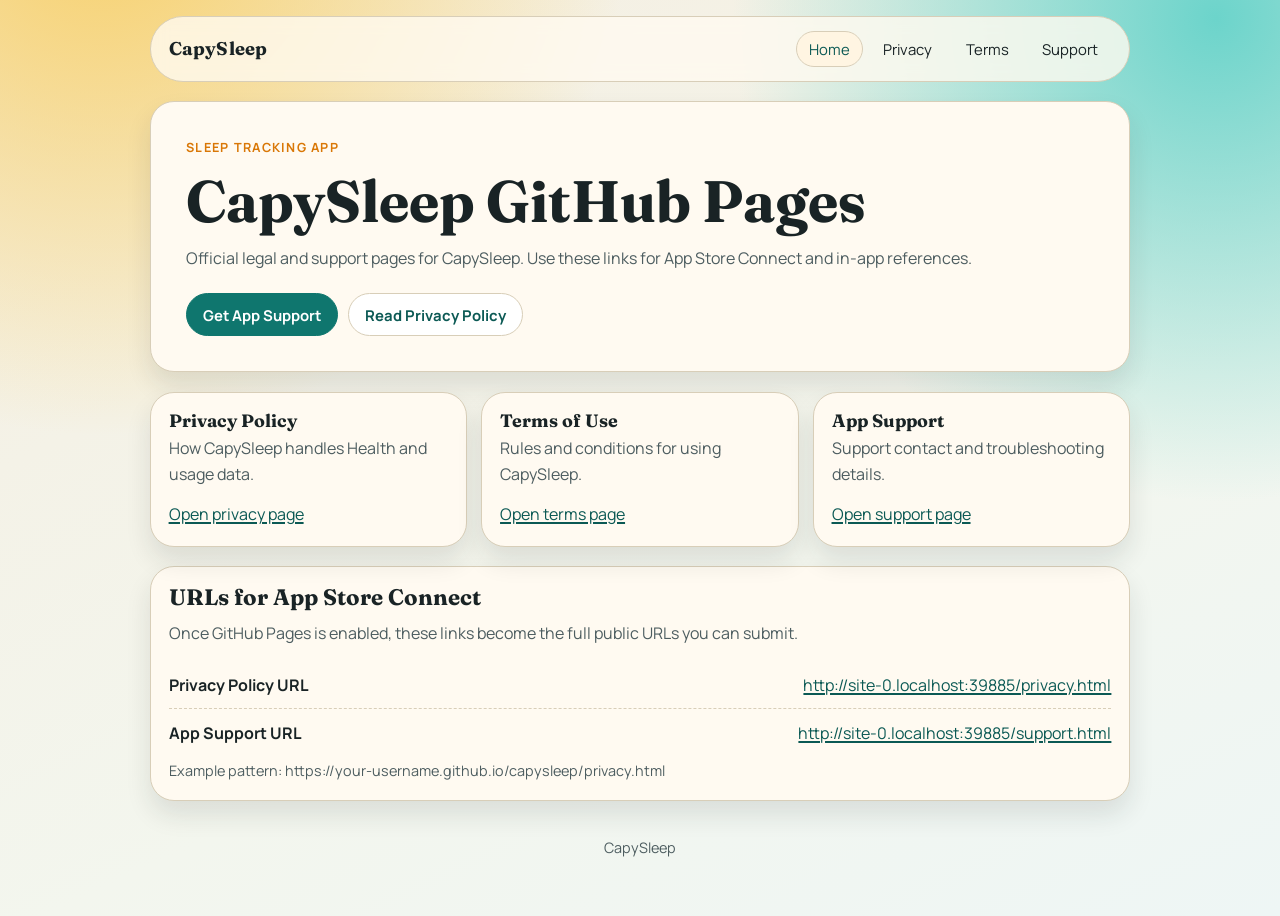
==== index.html @ ef49a30a "Add files via upload" ====
<!doctype html>
<html lang="en">
  <head>
    <meta charset="utf-8" />
    <meta name="viewport" content="width=device-width, initial-scale=1" />
    <title>CapySleep - Sleep Tracking</title>
    <meta
      name="description"
      content="CapySleep official pages for support, privacy policy, and terms of use."
    />
    <link rel="stylesheet" href="./styles.css" />
  </head>
  <body>
    <header class="site-header container">
      <a class="brand" href="./index.html">CapySleep</a>
      <nav class="nav" aria-label="Main navigation">
        <a class="active" href="./index.html">Home</a>
        <a href="./privacy.html">Privacy</a>
        <a href="./terms.html">Terms</a>
        <a href="./support.html">Support</a>
      </nav>
    </header>

    <main class="container">
      <section class="hero">
        <p class="eyebrow">Sleep Tracking App</p>
        <h1>CapySleep GitHub Pages</h1>
        <p>
          Official legal and support pages for CapySleep. Use these links for
          App Store Connect and in-app references.
        </p>
        <div class="actions">
          <a class="button primary" href="./support.html">Get App Support</a>
          <a class="button secondary" href="./privacy.html"
            >Read Privacy Policy</a
          >
        </div>
      </section>

      <section class="grid">
        <article class="card">
          <h3>Privacy Policy</h3>
          <p>How CapySleep handles Health and usage data.</p>
          <p><a href="./privacy.html">Open privacy page</a></p>
        </article>
        <article class="card">
          <h3>Terms of Use</h3>
          <p>Rules and conditions for using CapySleep.</p>
          <p><a href="./terms.html">Open terms page</a></p>
        </article>
        <article class="card">
          <h3>App Support</h3>
          <p>Support contact and troubleshooting details.</p>
          <p><a href="./support.html">Open support page</a></p>
        </article>
      </section>

      <section class="card policy-links">
        <h2>URLs for App Store Connect</h2>
        <p>
          Once GitHub Pages is enabled, these links become the full public URLs
          you can submit.
        </p>
        <div class="url-row">
          <span class="url-label">Privacy Policy URL</span>
          <a id="privacy-url" href="./privacy.html">./privacy.html</a>
        </div>
        <div class="url-row">
          <span class="url-label">App Support URL</span>
          <a id="support-url" href="./support.html">./support.html</a>
        </div>
        <p class="small">
          Example pattern: https://your-username.github.io/capysleep/privacy.html
        </p>
      </section>
    </main>

    <footer class="container">
      <p>CapySleep</p>
    </footer>

    <script>
      (function () {
        const base = new URL("./", window.location.href);
        const privacyUrl = new URL("privacy.html", base).href;
        const supportUrl = new URL("support.html", base).href;

        const privacyLink = document.getElementById("privacy-url");
        const supportLink = document.getElementById("support-url");

        privacyLink.textContent = privacyUrl;
        privacyLink.href = privacyUrl;
        supportLink.textContent = supportUrl;
        supportLink.href = supportUrl;
      })();
    </script>
  </body>
</html>
---- styles.css ----
@import url("https://fonts.googleapis.com/css2?family=Fraunces:wght@500;700&family=Manrope:wght@400;500;700&display=swap");

:root {
  --bg: #f6f1e6;
  --paper: #fffaf1;
  --ink: #192325;
  --muted: #4d5d60;
  --line: #d8ceb8;
  --accent: #0f766e;
  --accent-deep: #0b5954;
  --accent-warm: #d97706;
  --shadow: rgba(25, 35, 37, 0.11);
}

* {
  box-sizing: border-box;
}

body {
  margin: 0;
  min-height: 100vh;
  color: var(--ink);
  font-family: "Manrope", "Segoe UI", sans-serif;
  background:
    radial-gradient(circle at 8% -10%, #f7d06a 0%, transparent 34%),
    radial-gradient(circle at 95% 2%, #6cd4cb 0%, transparent 32%),
    linear-gradient(155deg, #f5eee0 0%, #f3f6ee 62%, #eef6f5 100%);
}

a {
  color: var(--accent-deep);
  text-decoration-thickness: 2px;
  text-underline-offset: 2px;
}

a:hover {
  color: var(--accent);
}

h1,
h2,
h3 {
  margin: 0 0 0.65rem;
  line-height: 1.18;
  font-family: "Fraunces", Georgia, serif;
}

p {
  margin: 0 0 0.95rem;
  color: var(--muted);
  line-height: 1.6;
}

.container {
  width: min(980px, 92vw);
  margin: 0 auto;
}

.site-header {
  margin-top: 1rem;
  padding: 0.9rem 1.1rem;
  display: flex;
  align-items: center;
  justify-content: space-between;
  gap: 1rem;
  border: 1px solid var(--line);
  border-radius: 999px;
  background: rgba(255, 250, 241, 0.8);
  backdrop-filter: blur(8px);
}

.brand {
  color: var(--ink);
  text-decoration: none;
  font: 700 1.15rem/1 "Fraunces", Georgia, serif;
  letter-spacing: 0.01em;
}

.nav {
  display: flex;
  flex-wrap: wrap;
  gap: 0.45rem;
}

.nav a {
  padding: 0.42rem 0.76rem;
  border-radius: 999px;
  border: 1px solid transparent;
  text-decoration: none;
  color: var(--ink);
  font-size: 0.93rem;
}

.nav a.active {
  border-color: var(--line);
  background: #fff5e2;
  color: var(--accent-deep);
}

.hero,
.page,
.card {
  border: 1px solid var(--line);
  border-radius: 24px;
  background: var(--paper);
  box-shadow: 0 14px 26px var(--shadow);
}

.hero {
  margin-top: 1.2rem;
  padding: 2.2rem;
}

.eyebrow {
  margin: 0 0 0.55rem;
  color: var(--accent-warm);
  font-size: 0.79rem;
  text-transform: uppercase;
  letter-spacing: 0.1em;
  font-weight: 700;
}

.hero h1 {
  font-size: clamp(2.05rem, 5.3vw, 3.65rem);
}

.actions {
  margin-top: 1.35rem;
  display: flex;
  flex-wrap: wrap;
  gap: 0.62rem;
}

.button {
  display: inline-block;
  padding: 0.66rem 1rem;
  border-radius: 999px;
  border: 1px solid var(--line);
  text-decoration: none;
  font-weight: 700;
  font-size: 0.93rem;
}

.button.primary {
  border-color: var(--accent);
  background: var(--accent);
  color: #fff;
}

.button.secondary {
  background: #fff;
}

.grid {
  margin: 1.2rem 0;
  display: grid;
  grid-template-columns: repeat(auto-fit, minmax(220px, 1fr));
  gap: 0.9rem;
}

.card {
  padding: 1.1rem;
}

.card h3 {
  margin-bottom: 0.3rem;
  font-size: 1.12rem;
}

.card p:last-child {
  margin-bottom: 0;
}

.policy-links {
  margin-bottom: 2rem;
}

.policy-links h2 {
  font-size: 1.4rem;
}

.url-row {
  padding: 0.76rem 0;
  border-bottom: 1px dashed var(--line);
  display: flex;
  justify-content: space-between;
  gap: 0.8rem;
}

.url-row:last-of-type {
  border-bottom: 0;
}

.url-label {
  color: var(--ink);
  font-weight: 700;
}

.small {
  margin-top: 0.2rem;
  font-size: 0.9rem;
}

.page {
  margin: 1.2rem auto 2rem;
  padding: 2.1rem;
}

.page h1 {
  font-size: clamp(1.8rem, 4vw, 2.6rem);
}

.page section + section {
  margin-top: 1.4rem;
}

.page ul {
  margin: 0.45rem 0 0;
  padding-left: 1rem;
  color: var(--muted);
}

.page li {
  margin: 0.24rem 0;
}

footer {
  text-align: center;
  padding: 0.2rem 0 2.2rem;
  color: #56686b;
  font-size: 0.9rem;
}

@media (max-width: 700px) {
  .site-header {
    border-radius: 18px;
    align-items: flex-start;
    flex-direction: column;
  }

  .hero,
  .page {
    padding: 1.3rem;
  }

  .url-row {
    flex-direction: column;
    align-items: flex-start;
  }
}
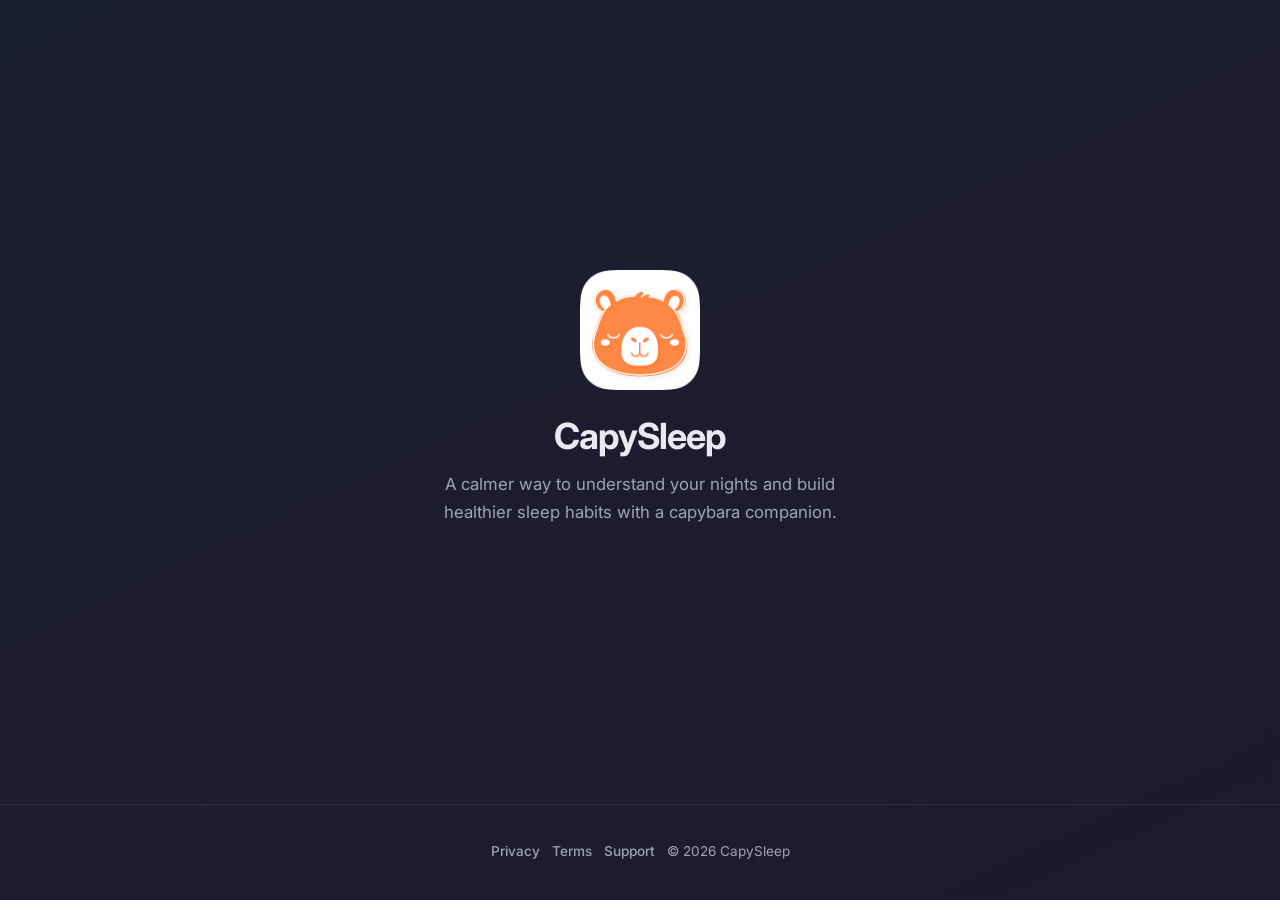
==== commit 3194cda5: "Add files via upload" ====
--- a/index.html
+++ b/index.html
@@ -1,98 +1,42 @@
 <!doctype html>
 <html lang="en">
-  <head>
-    <meta charset="utf-8" />
-    <meta name="viewport" content="width=device-width, initial-scale=1" />
-    <title>CapySleep - Sleep Tracking</title>
-    <meta
-      name="description"
-      content="CapySleep official pages for support, privacy policy, and terms of use."
-    />
-    <link rel="stylesheet" href="./styles.css" />
-  </head>
-  <body>
-    <header class="site-header container">
-      <a class="brand" href="./index.html">CapySleep</a>
-      <nav class="nav" aria-label="Main navigation">
-        <a class="active" href="./index.html">Home</a>
-        <a href="./privacy.html">Privacy</a>
-        <a href="./terms.html">Terms</a>
-        <a href="./support.html">Support</a>
-      </nav>
-    </header>
 
-    <main class="container">
-      <section class="hero">
-        <p class="eyebrow">Sleep Tracking App</p>
-        <h1>CapySleep GitHub Pages</h1>
-        <p>
-          Official legal and support pages for CapySleep. Use these links for
-          App Store Connect and in-app references.
-        </p>
-        <div class="actions">
-          <a class="button primary" href="./support.html">Get App Support</a>
-          <a class="button secondary" href="./privacy.html"
-            >Read Privacy Policy</a
-          >
-        </div>
-      </section>
+<head>
+  <meta charset="utf-8" />
+  <meta name="viewport" content="width=device-width, initial-scale=1" />
+  <title>CapySleep</title>
+  <meta name="description"
+    content="CapySleep is a calm sleep tracking app for iOS with a capybara companion." />
+  <link rel="icon" type="image/png" href="./appicon.png" />
+  <link rel="apple-touch-icon" href="./appicon.png" />
+  <link rel="stylesheet" href="./styles.css" />
+</head>
 
-      <section class="grid">
-        <article class="card">
-          <h3>Privacy Policy</h3>
-          <p>How CapySleep handles Health and usage data.</p>
-          <p><a href="./privacy.html">Open privacy page</a></p>
-        </article>
-        <article class="card">
-          <h3>Terms of Use</h3>
-          <p>Rules and conditions for using CapySleep.</p>
-          <p><a href="./terms.html">Open terms page</a></p>
-        </article>
-        <article class="card">
-          <h3>App Support</h3>
-          <p>Support contact and troubleshooting details.</p>
-          <p><a href="./support.html">Open support page</a></p>
-        </article>
-      </section>
+<body>
+  <main class="container home">
+    <img class="home-icon" src="./appicon.png" alt="CapySleep app icon" />
+    <h1 class="home-title">
+      CapySleep
+      <span class="home-zzz" aria-hidden="true">
+        <span class="zzz zzz-1">Z</span>
+        <span class="zzz zzz-2">z</span>
+        <span class="zzz zzz-3">z</span>
+      </span>
+    </h1>
+    <p>
+      A calmer way to understand your nights and build healthier sleep habits
+      with a capybara companion.
+    </p>
+  </main>
 
-      <section class="card policy-links">
-        <h2>URLs for App Store Connect</h2>
-        <p>
-          Once GitHub Pages is enabled, these links become the full public URLs
-          you can submit.
-        </p>
-        <div class="url-row">
-          <span class="url-label">Privacy Policy URL</span>
-          <a id="privacy-url" href="./privacy.html">./privacy.html</a>
-        </div>
-        <div class="url-row">
-          <span class="url-label">App Support URL</span>
-          <a id="support-url" href="./support.html">./support.html</a>
-        </div>
-        <p class="small">
-          Example pattern: https://your-username.github.io/capysleep/privacy.html
-        </p>
-      </section>
-    </main>
+  <footer class="container">
+    <p class="footer-row">
+      <a href="./privacy.html">Privacy</a>
+      <a href="./terms.html">Terms</a>
+      <a href="./support.html">Support</a>
+      <span>© 2026 CapySleep</span>
+    </p>
+  </footer>
+</body>
 
-    <footer class="container">
-      <p>CapySleep</p>
-    </footer>
-
-    <script>
-      (function () {
-        const base = new URL("./", window.location.href);
-        const privacyUrl = new URL("privacy.html", base).href;
-        const supportUrl = new URL("support.html", base).href;
-
-        const privacyLink = document.getElementById("privacy-url");
-        const supportLink = document.getElementById("support-url");
-
-        privacyLink.textContent = privacyUrl;
-        privacyLink.href = privacyUrl;
-        supportLink.textContent = supportUrl;
-        supportLink.href = supportUrl;
-      })();
-    </script>
-  </body>
 </html>
--- a/styles.css
+++ b/styles.css
@@ -1,250 +1,306 @@
-@import url("https://fonts.googleapis.com/css2?family=Fraunces:wght@500;700&family=Manrope:wght@400;500;700&display=swap");
+@import url('https://fonts.googleapis.com/css2?family=Inter:wght@400;500;600;700&display=swap');
 
 :root {
-  --bg: #f6f1e6;
-  --paper: #fffaf1;
-  --ink: #192325;
-  --muted: #4d5d60;
-  --line: #d8ceb8;
-  --accent: #0f766e;
-  --accent-deep: #0b5954;
-  --accent-warm: #d97706;
-  --shadow: rgba(25, 35, 37, 0.11);
-}
-
-* {
+  /* AppConstants.Colors dark mode */
+  --bg-start: #1a1f2e;
+  --bg-end: #1f1a2e;
+  --surface: #212433;
+  --text: #e8eaf0;
+  --text-dim: #9fa4b4;
+  --accent: #7c6bff;
+  --accent-soft: rgba(124, 107, 255, 0.14);
+  --mint: #8ee8c4;
+  --radius: 20px;
+  --max-width: 720px;
+}
+
+*,
+*::before,
+*::after {
   box-sizing: border-box;
+  margin: 0;
+  padding: 0;
 }
 
 body {
-  margin: 0;
   min-height: 100vh;
-  color: var(--ink);
-  font-family: "Manrope", "Segoe UI", sans-serif;
-  background:
-    radial-gradient(circle at 8% -10%, #f7d06a 0%, transparent 34%),
-    radial-gradient(circle at 95% 2%, #6cd4cb 0%, transparent 32%),
-    linear-gradient(155deg, #f5eee0 0%, #f3f6ee 62%, #eef6f5 100%);
+  color: var(--text);
+  color-scheme: dark;
+  font-family: 'Inter', -apple-system, BlinkMacSystemFont, sans-serif;
+  background: linear-gradient(155deg, var(--bg-start), var(--bg-end));
+  background-attachment: fixed;
+  line-height: 1.65;
+  -webkit-font-smoothing: antialiased;
 }
 
 a {
-  color: var(--accent-deep);
-  text-decoration-thickness: 2px;
-  text-underline-offset: 2px;
+  color: var(--accent);
+  text-decoration: none;
 }
 
 a:hover {
-  color: var(--accent);
+  text-decoration: underline;
 }
 
 h1,
 h2,
 h3 {
-  margin: 0 0 0.65rem;
-  line-height: 1.18;
-  font-family: "Fraunces", Georgia, serif;
+  font-weight: 700;
+  line-height: 1.25;
+  color: var(--text);
 }
 
 p {
-  margin: 0 0 0.95rem;
-  color: var(--muted);
-  line-height: 1.6;
+  color: var(--text-dim);
+  margin-bottom: 0.85rem;
+}
+
+p:last-child {
+  margin-bottom: 0;
 }
 
 .container {
-  width: min(980px, 92vw);
+  width: min(var(--max-width), 90vw);
   margin: 0 auto;
 }
 
-.site-header {
-  margin-top: 1rem;
-  padding: 0.9rem 1.1rem;
+/* Home */
+.home {
+  min-height: calc(100vh - 6rem);
   display: flex;
+  flex-direction: column;
   align-items: center;
-  justify-content: space-between;
-  gap: 1rem;
-  border: 1px solid var(--line);
-  border-radius: 999px;
-  background: rgba(255, 250, 241, 0.8);
-  backdrop-filter: blur(8px);
-}
-
-.brand {
-  color: var(--ink);
-  text-decoration: none;
-  font: 700 1.15rem/1 "Fraunces", Georgia, serif;
-  letter-spacing: 0.01em;
-}
-
-.nav {
+  justify-content: center;
+  text-align: center;
+  padding: 2.5rem 0 3rem;
+}
+
+.home-icon {
+  width: 120px;
+  height: 120px;
+  border-radius: 28px;
+  margin-bottom: 1.5rem;
+}
+
+.home h1,
+.home-title {
+  font-size: clamp(1.75rem, 5vw, 2.25rem);
+  letter-spacing: -0.03em;
+  margin-bottom: 0.75rem;
+}
+
+.home-title {
+  position: relative;
+  display: inline-block;
+}
+
+.home-zzz {
+  position: absolute;
+  left: calc(100% + 0.1rem);
+  top: -0.7em;
+  width: 2.4em;
+  height: 1.6em;
+  pointer-events: none;
+}
+
+.zzz {
+  position: absolute;
+  left: 0;
+  bottom: 0;
+  font-weight: 700;
+  font-style: italic;
+  color: var(--mint);
+  opacity: 0;
+  animation: zzz-float 2.8s ease-in-out infinite;
+}
+
+.zzz-1 {
+  font-size: 0.42em;
+  animation-delay: 0s;
+}
+
+.zzz-2 {
+  font-size: 0.52em;
+  animation-delay: 0.45s;
+}
+
+.zzz-3 {
+  font-size: 0.62em;
+  animation-delay: 0.9s;
+}
+
+@keyframes zzz-float {
+  0% {
+    opacity: 0;
+    transform: translate(0, 0) scale(0.85);
+  }
+
+  20% {
+    opacity: 0.9;
+  }
+
+  75% {
+    opacity: 0.25;
+  }
+
+  100% {
+    opacity: 0;
+    transform: translate(0.55em, -0.9em) scale(1);
+  }
+}
+
+@media (prefers-reduced-motion: reduce) {
+  .zzz {
+    animation: none;
+    opacity: 0.55;
+  }
+
+  .zzz-1 {
+    transform: translate(0, -0.1em);
+  }
+
+  .zzz-2 {
+    transform: translate(0.35em, -0.35em);
+    opacity: 0.45;
+  }
+
+  .zzz-3 {
+    transform: translate(0.7em, -0.6em);
+    opacity: 0.35;
+  }
+}
+
+.home p {
+  max-width: 28rem;
+  font-size: 1.05rem;
+}
+
+/* Legal / support pages */
+.page-header {
+  position: relative;
+  margin-top: 1.25rem;
+  padding: 1.75rem 0;
+  text-align: center;
+}
+
+.page-header::after {
+  content: '';
+  position: absolute;
+  left: 50%;
+  bottom: 0;
+  width: 100vw;
+  margin-left: -50vw;
+  border-bottom: 1px solid rgba(255, 255, 255, 0.08);
+}
+
+.page-home {
+  display: inline-flex;
+  align-items: center;
+  gap: 0.65rem;
+  color: var(--text);
+  text-decoration: none;
+  font-weight: 700;
+  font-size: clamp(1.5rem, 4vw, 1.85rem);
+  letter-spacing: -0.03em;
+}
+
+.page-home img {
+  width: clamp(36px, 8vw, 44px);
+  height: clamp(36px, 8vw, 44px);
+  border-radius: 10px;
+}
+
+.page-home:hover {
+  color: var(--text);
+  text-decoration: none;
+  opacity: 0.85;
+}
+
+.page {
+  margin: 2rem auto 2.5rem;
+  padding: 0 0 1rem;
+}
+
+.page h1 {
+  font-size: clamp(1.65rem, 4vw, 2.1rem);
+  letter-spacing: -0.02em;
+  margin-bottom: 0.35rem;
+}
+
+.page-meta {
+  font-size: 0.88rem;
+  color: var(--text-dim);
+  margin-bottom: 2rem;
+}
+
+.page section + section {
+  margin-top: 1.75rem;
+}
+
+.page h2 {
+  font-size: 1rem;
+  margin-bottom: 0.45rem;
+}
+
+.page ul {
+  margin: 0.45rem 0 0;
+  padding-left: 1.2rem;
+  color: var(--text-dim);
+}
+
+.page li {
+  margin: 0.35rem 0;
+}
+
+.page li strong {
+  color: var(--text);
+}
+
+/* Footer */
+footer {
+  position: relative;
+  text-align: center;
+  margin-top: 2.5rem;
+  padding: 2.25rem 0 3rem;
+  font-size: 0.85rem;
+  color: var(--text-dim);
+}
+
+footer::before {
+  content: '';
+  position: absolute;
+  top: 0;
+  left: 50%;
+  width: 100vw;
+  margin-left: -50vw;
+  border-top: 1px solid rgba(255, 255, 255, 0.08);
+}
+
+.footer-row {
   display: flex;
   flex-wrap: wrap;
-  gap: 0.45rem;
-}
-
-.nav a {
-  padding: 0.42rem 0.76rem;
-  border-radius: 999px;
-  border: 1px solid transparent;
-  text-decoration: none;
-  color: var(--ink);
-  font-size: 0.93rem;
-}
-
-.nav a.active {
-  border-color: var(--line);
-  background: #fff5e2;
-  color: var(--accent-deep);
-}
-
-.hero,
-.page,
-.card {
-  border: 1px solid var(--line);
-  border-radius: 24px;
-  background: var(--paper);
-  box-shadow: 0 14px 26px var(--shadow);
-}
-
-.hero {
-  margin-top: 1.2rem;
-  padding: 2.2rem;
-}
-
-.eyebrow {
-  margin: 0 0 0.55rem;
-  color: var(--accent-warm);
-  font-size: 0.79rem;
-  text-transform: uppercase;
-  letter-spacing: 0.1em;
-  font-weight: 700;
-}
-
-.hero h1 {
-  font-size: clamp(2.05rem, 5.3vw, 3.65rem);
-}
-
-.actions {
-  margin-top: 1.35rem;
-  display: flex;
-  flex-wrap: wrap;
-  gap: 0.62rem;
-}
-
-.button {
-  display: inline-block;
-  padding: 0.66rem 1rem;
-  border-radius: 999px;
-  border: 1px solid var(--line);
-  text-decoration: none;
-  font-weight: 700;
-  font-size: 0.93rem;
-}
-
-.button.primary {
-  border-color: var(--accent);
-  background: var(--accent);
-  color: #fff;
-}
-
-.button.secondary {
-  background: #fff;
-}
-
-.grid {
-  margin: 1.2rem 0;
-  display: grid;
-  grid-template-columns: repeat(auto-fit, minmax(220px, 1fr));
-  gap: 0.9rem;
-}
-
-.card {
-  padding: 1.1rem;
-}
-
-.card h3 {
-  margin-bottom: 0.3rem;
-  font-size: 1.12rem;
-}
-
-.card p:last-child {
+  justify-content: center;
+  align-items: center;
+  gap: 0.5rem 0.75rem;
   margin-bottom: 0;
 }
 
-.policy-links {
-  margin-bottom: 2rem;
-}
-
-.policy-links h2 {
-  font-size: 1.4rem;
-}
-
-.url-row {
-  padding: 0.76rem 0;
-  border-bottom: 1px dashed var(--line);
-  display: flex;
-  justify-content: space-between;
-  gap: 0.8rem;
-}
-
-.url-row:last-of-type {
-  border-bottom: 0;
-}
-
-.url-label {
-  color: var(--ink);
-  font-weight: 700;
-}
-
-.small {
-  margin-top: 0.2rem;
-  font-size: 0.9rem;
-}
-
-.page {
-  margin: 1.2rem auto 2rem;
-  padding: 2.1rem;
-}
-
-.page h1 {
-  font-size: clamp(1.8rem, 4vw, 2.6rem);
-}
-
-.page section + section {
-  margin-top: 1.4rem;
-}
-
-.page ul {
-  margin: 0.45rem 0 0;
-  padding-left: 1rem;
-  color: var(--muted);
-}
-
-.page li {
-  margin: 0.24rem 0;
-}
-
-footer {
-  text-align: center;
-  padding: 0.2rem 0 2.2rem;
-  color: #56686b;
-  font-size: 0.9rem;
-}
-
-@media (max-width: 700px) {
-  .site-header {
-    border-radius: 18px;
-    align-items: flex-start;
-    flex-direction: column;
-  }
-
-  .hero,
-  .page {
-    padding: 1.3rem;
-  }
-
-  .url-row {
-    flex-direction: column;
-    align-items: flex-start;
-  }
-}
+.footer-row a {
+  color: var(--text-dim);
+  text-decoration: none;
+  font-weight: 500;
+}
+
+.footer-row a:hover {
+  color: var(--text);
+  text-decoration: none;
+}
+
+/* Responsive */
+@media (max-width: 600px) {
+  .home-icon {
+    width: 96px;
+    height: 96px;
+    border-radius: 22px;
+  }
+}
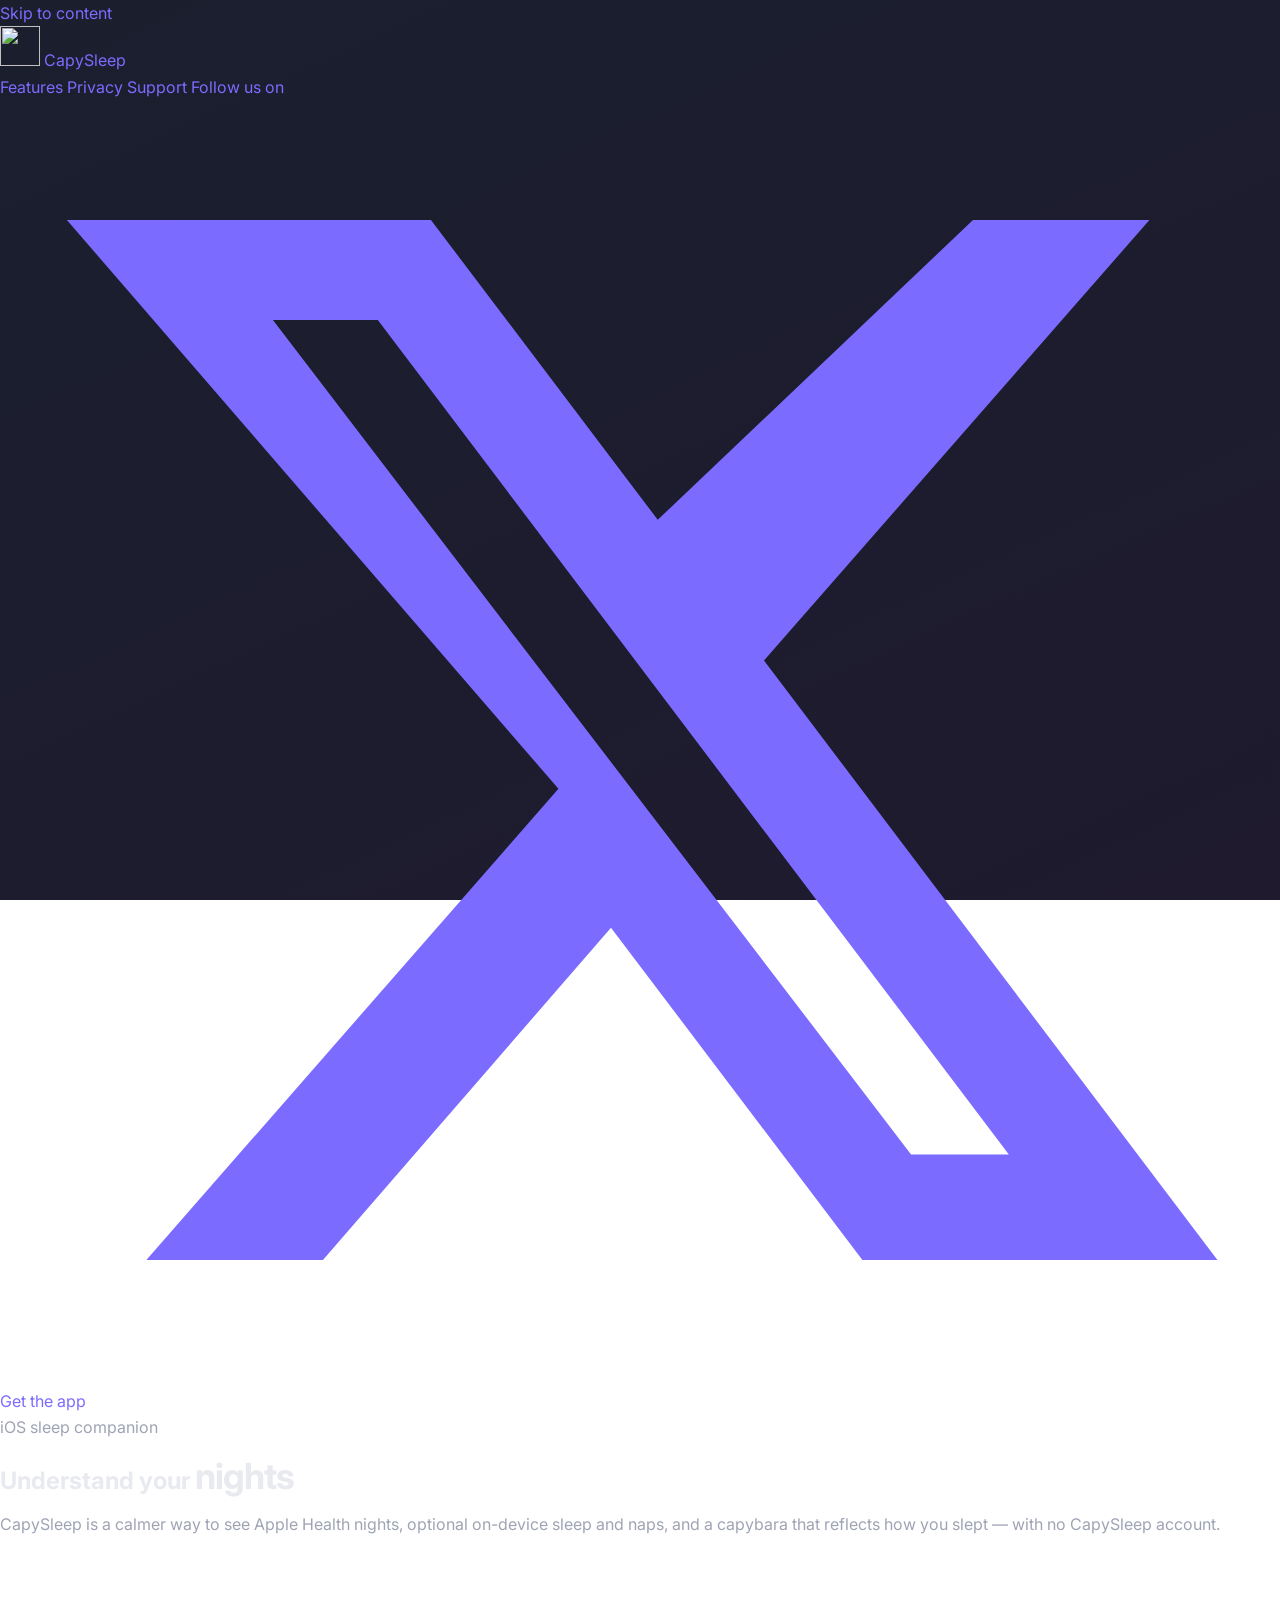
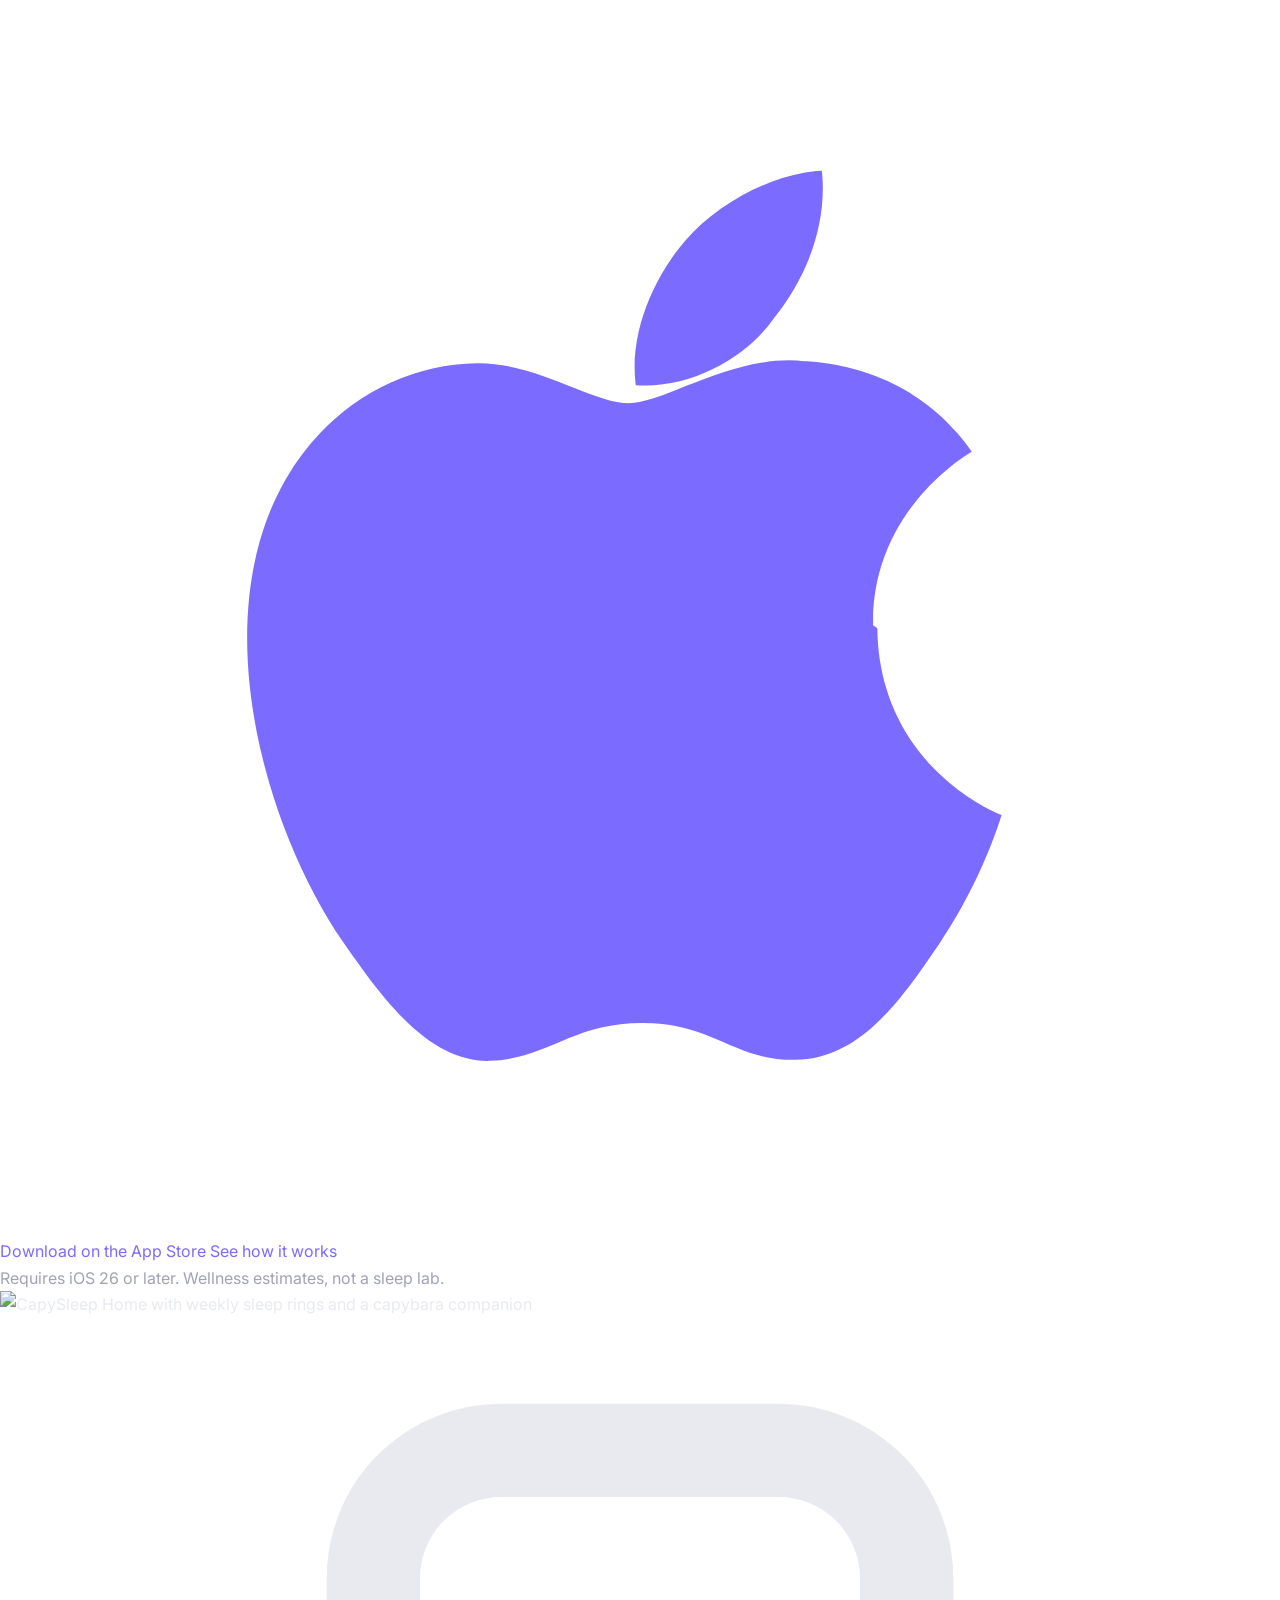
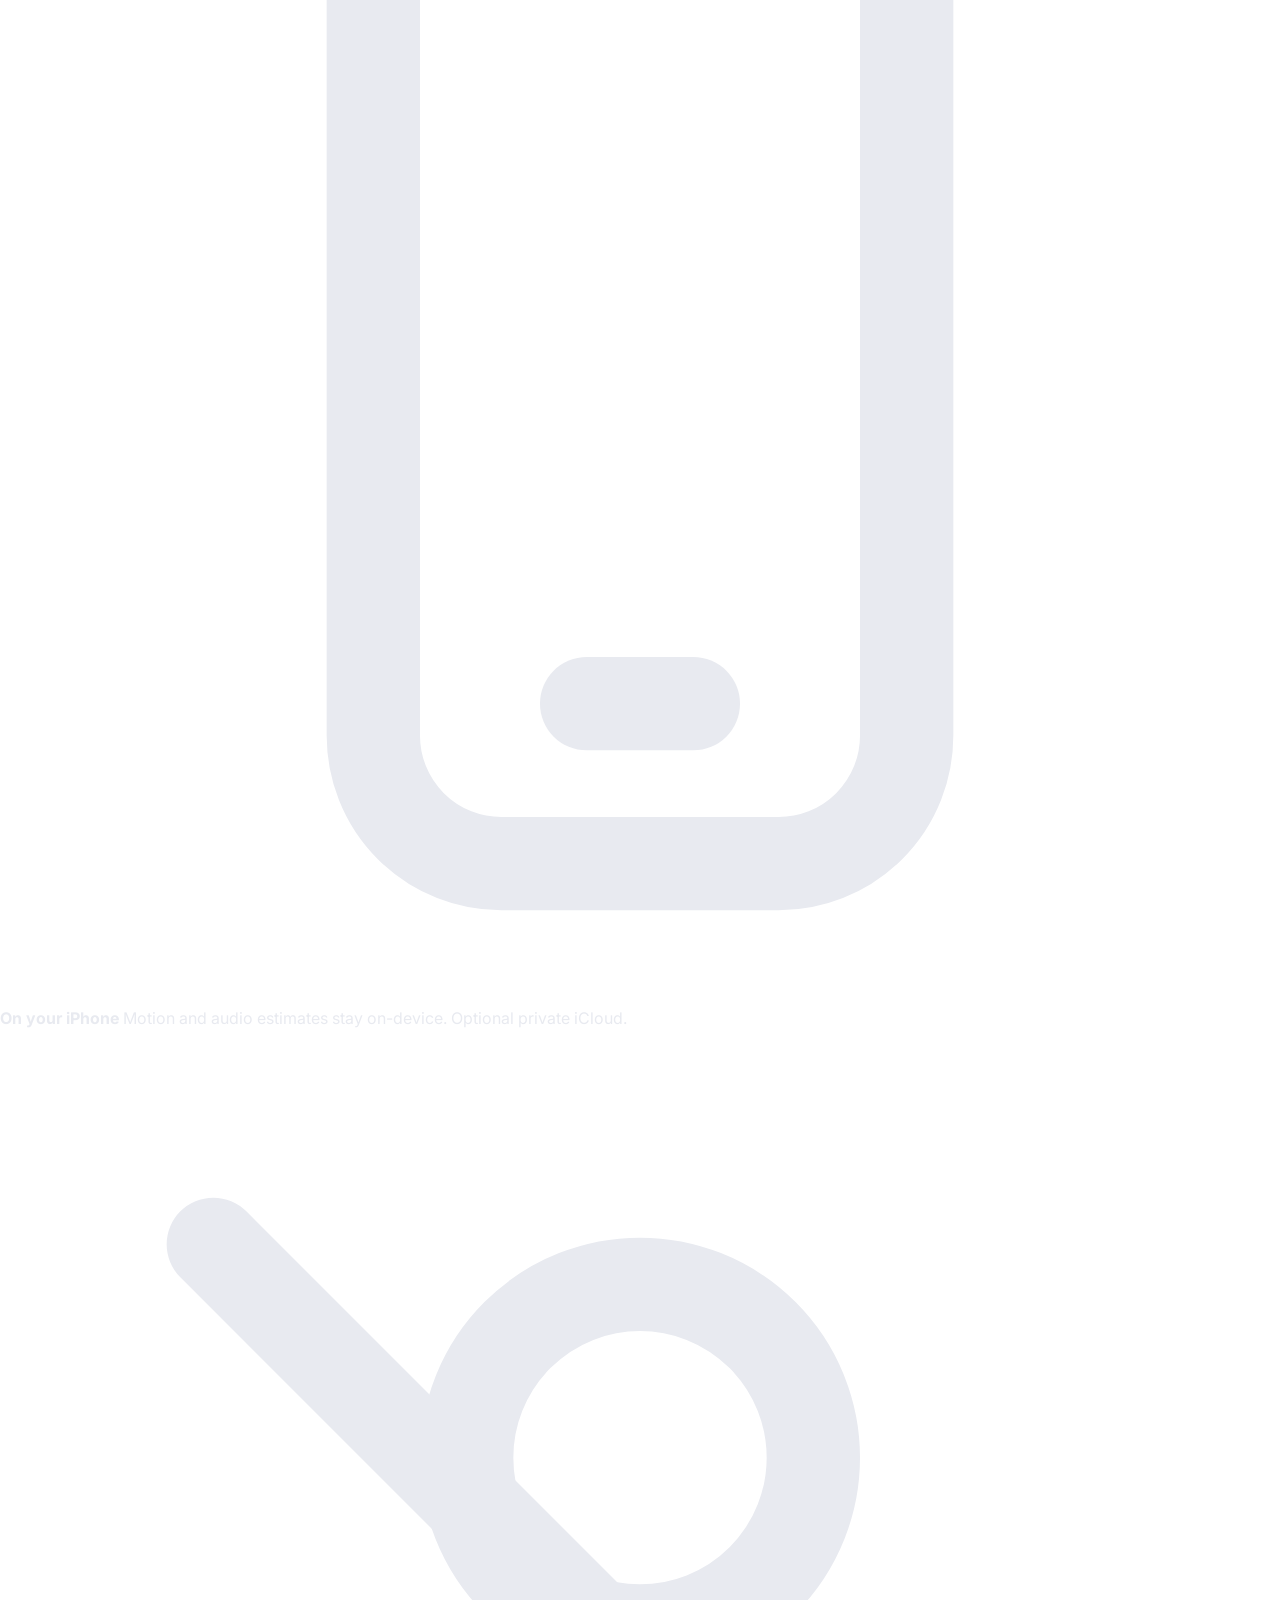
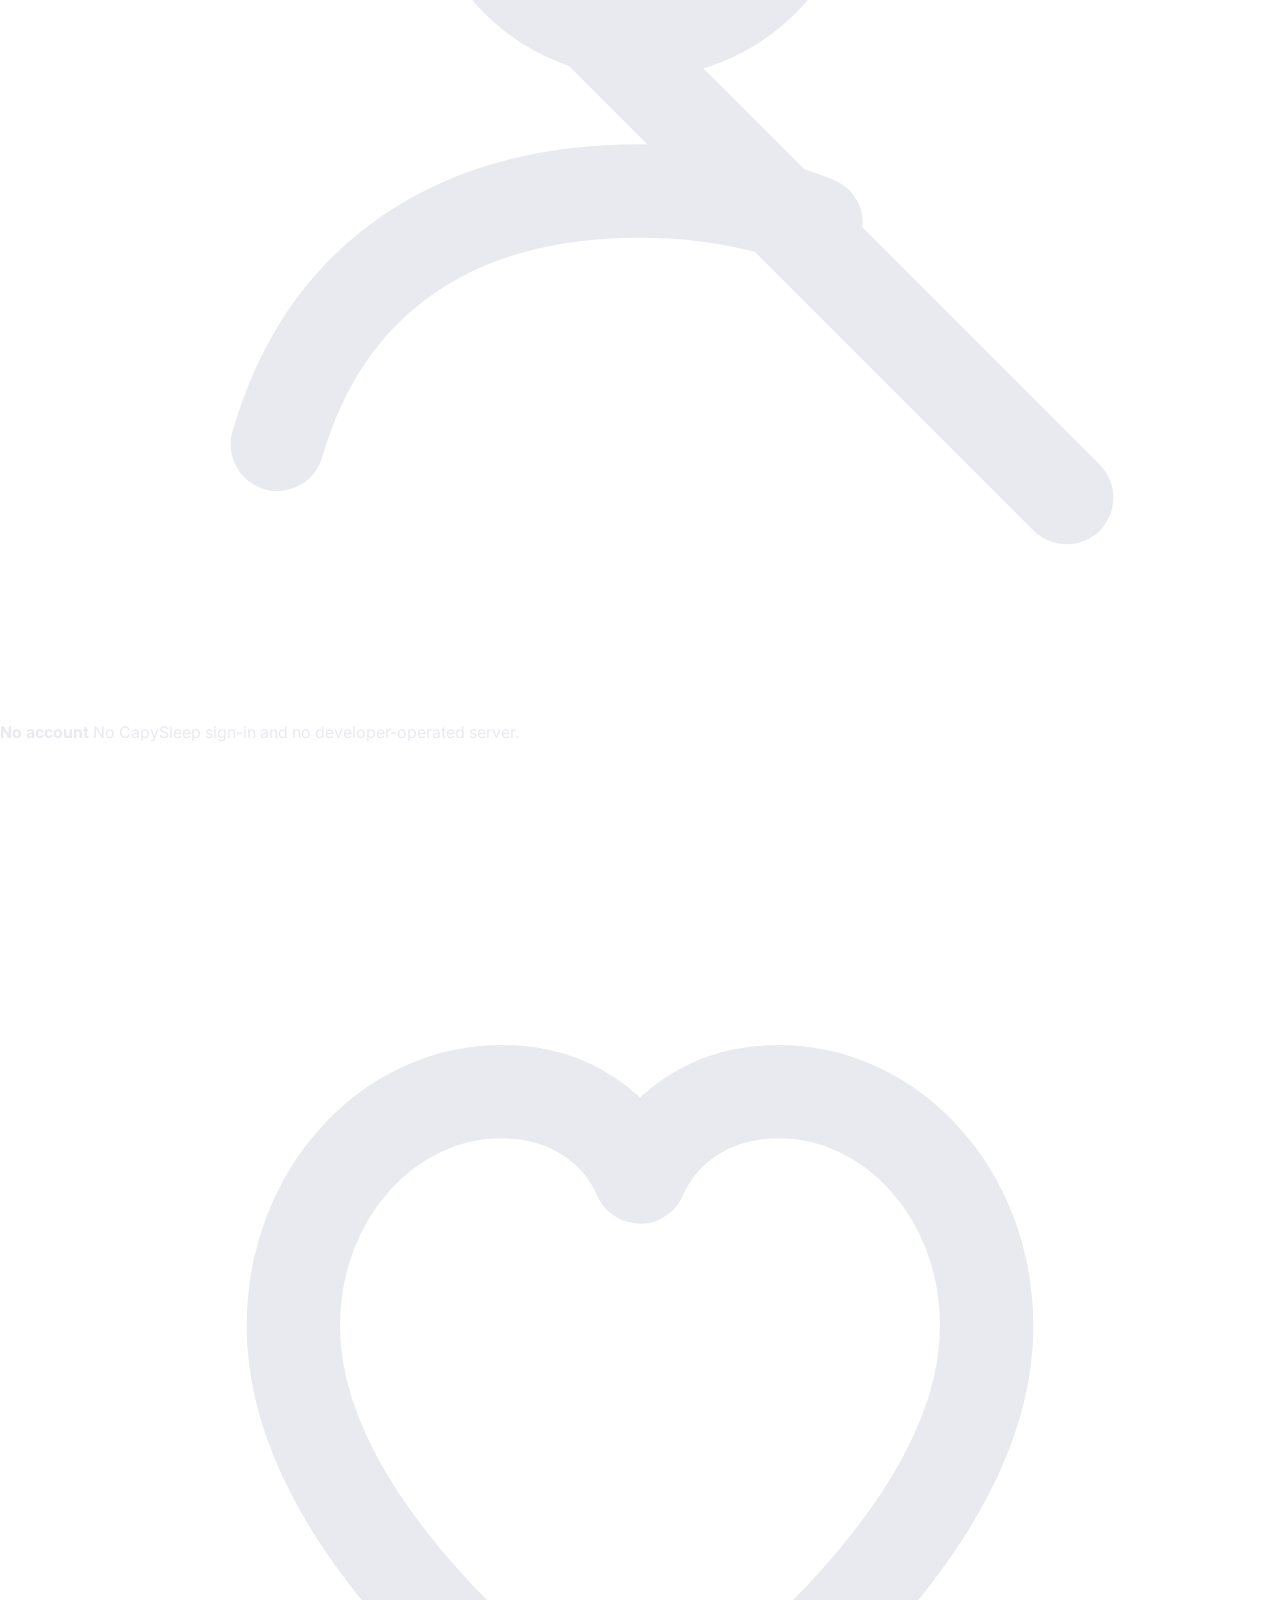
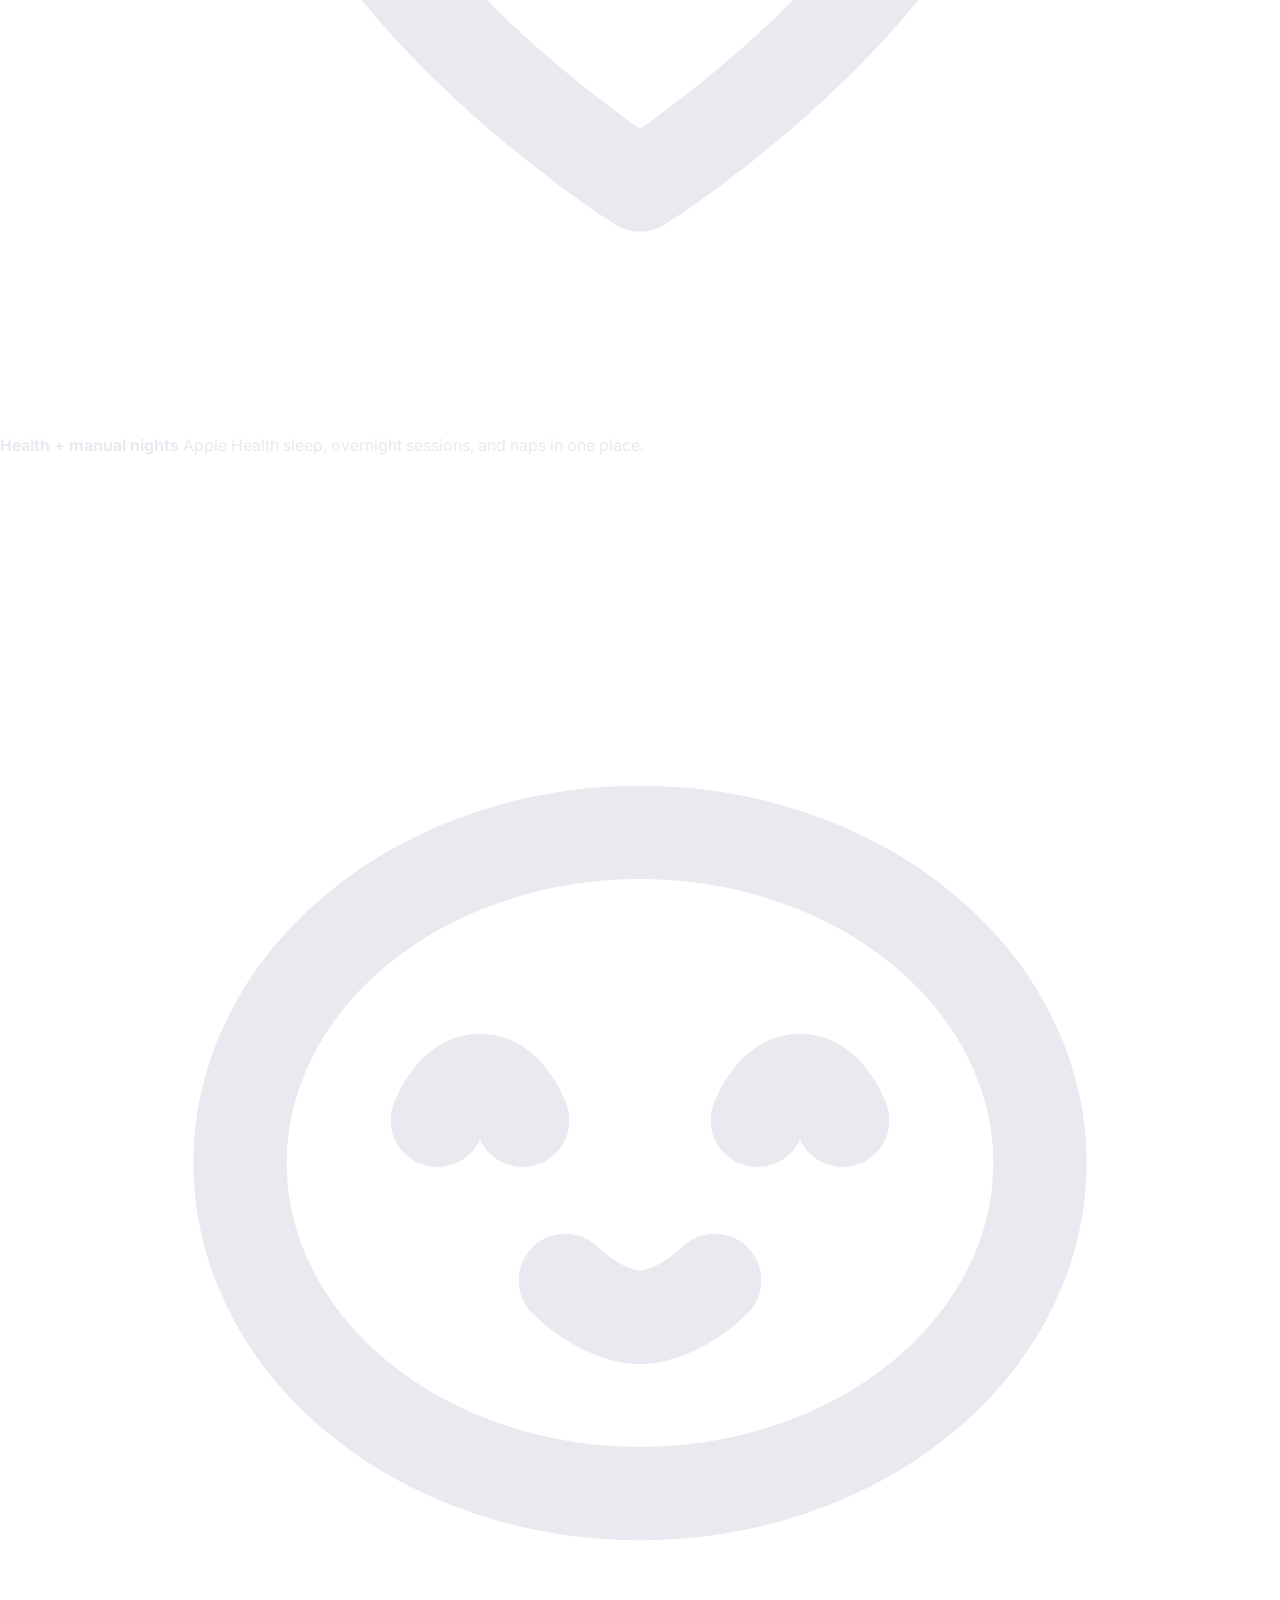
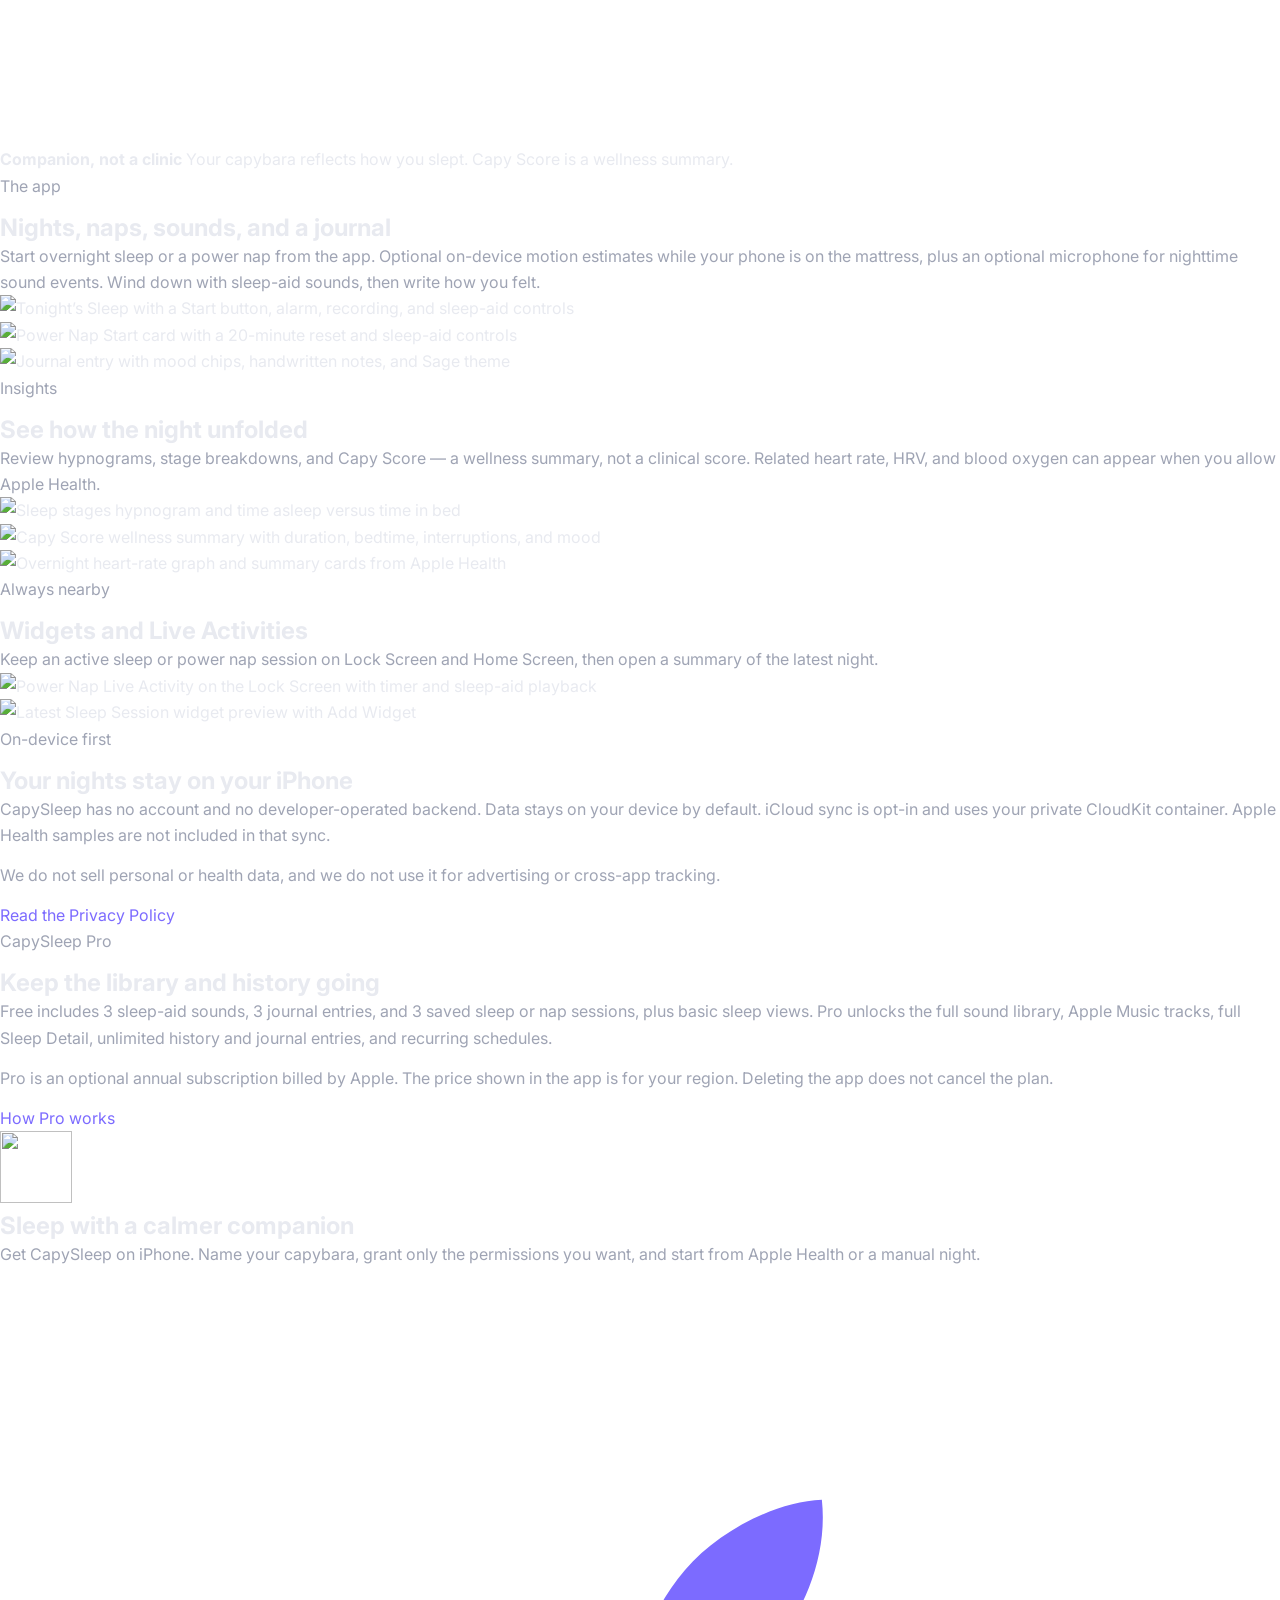
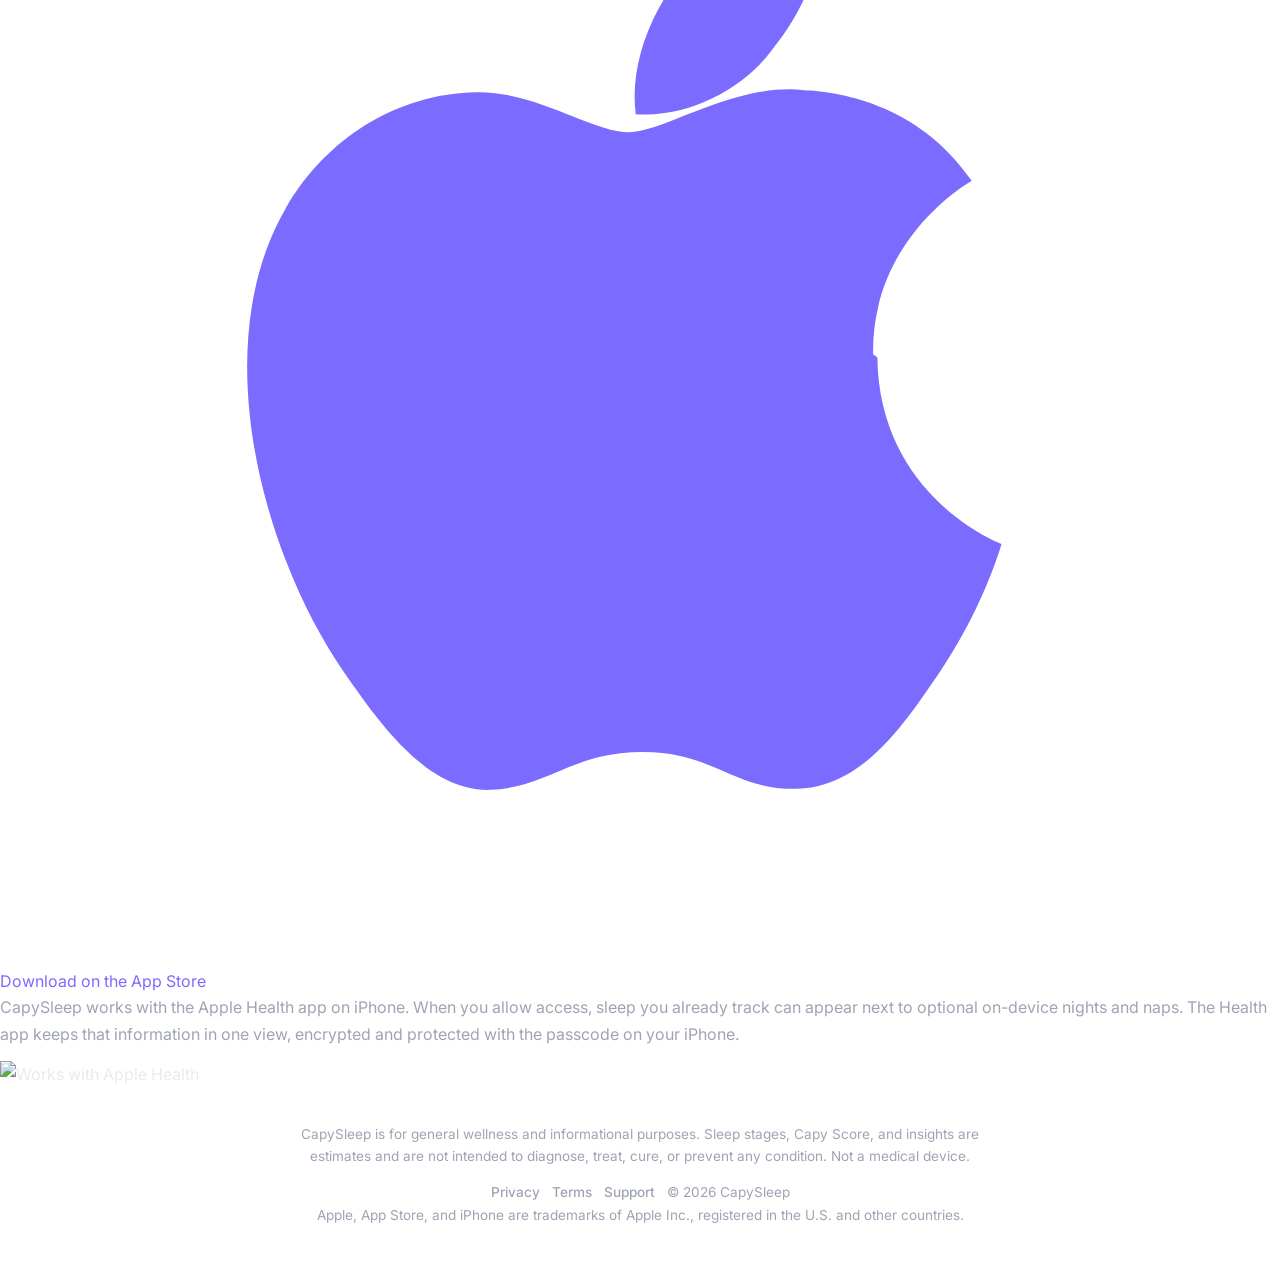
==== commit 5ef7e52e: "Add files via upload" ====
--- a/index.html
+++ b/index.html
@@ -4,38 +4,401 @@
 <head>
   <meta charset="utf-8" />
   <meta name="viewport" content="width=device-width, initial-scale=1" />
-  <title>CapySleep</title>
+  <title>CapySleep — Calm sleep tracking for iPhone</title>
   <meta name="description"
-    content="CapySleep is a calm sleep tracking app for iOS with a capybara companion." />
-  <link rel="icon" type="image/png" href="./appicon.png" />
-  <link rel="apple-touch-icon" href="./appicon.png" />
+    content="CapySleep is a calm iOS sleep companion: Apple Health nights, optional on-device sleep and naps, sleep-aid sounds, a journal, and a capybara that reflects how you slept. No CapySleep account." />
+  <link rel="canonical" href="https://capysleep.github.io/" />
+  <meta name="theme-color" content="#1a1f2e" />
+  <meta name="apple-itunes-app" content="app-id=6758862727" />
+  <meta property="og:type" content="website" />
+  <meta property="og:site_name" content="CapySleep" />
+  <meta property="og:url" content="https://capysleep.github.io/" />
+  <meta property="og:title" content="CapySleep — Calm sleep tracking for iPhone" />
+  <meta property="og:description"
+    content="Understand your nights with a capybara companion. Apple Health, optional on-device tracking, sounds, and a journal — with no CapySleep account." />
+  <meta property="og:image" content="https://capysleep.github.io/appicon.png" />
+  <meta name="twitter:card" content="summary" />
+  <meta name="twitter:site" content="@capysleepzzz" />
+  <link rel="icon" type="image/png" href="./icon.png" />
+  <link rel="apple-touch-icon" href="./icon.png" />
   <link rel="stylesheet" href="./styles.css" />
+  <script type="application/ld+json">
+    {
+      "@context": "https://schema.org",
+      "@type": "MobileApplication",
+      "name": "CapySleep",
+      "url": "https://capysleep.github.io/",
+      "applicationCategory": "HealthApplication",
+      "operatingSystem": "iOS 26.0 or later",
+      "downloadUrl": "https://apps.apple.com/app/id6758862727",
+      "offers": {
+        "@type": "Offer",
+        "price": "0",
+        "priceCurrency": "USD"
+      },
+      "author": {
+        "@type": "Person",
+        "name": "Marc Allen Lopez"
+      }
+    }
+  </script>
 </head>
 
-<body>
-  <main class="container home">
-    <img class="home-icon" src="./appicon.png" alt="CapySleep app icon" />
-    <h1 class="home-title">
-      CapySleep
-      <span class="home-zzz" aria-hidden="true">
-        <span class="zzz zzz-1">Z</span>
-        <span class="zzz zzz-2">z</span>
-        <span class="zzz zzz-3">z</span>
-      </span>
-    </h1>
-    <p>
-      A calmer way to understand your nights and build healthier sleep habits
-      with a capybara companion.
+<body class="lp-body">
+  <a class="skip-link" href="#content">Skip to content</a>
+
+  <header class="lp-nav">
+    <div class="lp-nav-inner">
+      <a class="lp-brand" href="./index.html">
+        <img src="./icon.png" width="40" height="40" alt="" />
+        CapySleep
+      </a>
+      <nav class="lp-nav-links" aria-label="Primary">
+        <a href="#features">Features</a>
+        <a href="#privacy">Privacy</a>
+        <a href="./support.html">Support</a>
+        <a class="lp-follow" href="https://x.com/capysleepzzz" rel="noopener noreferrer"
+          aria-label="Follow us on X">
+          <span class="lp-follow-label">Follow us on</span>
+          <svg class="lp-follow-icon" viewBox="0 0 24 24" aria-hidden="true" focusable="false">
+            <path fill="currentColor"
+              d="M18.244 2.25h3.308l-7.227 8.26 8.502 11.24H16.17l-4.714-6.231-5.401 6.231H2.744l7.727-8.835L1.254 2.25H8.08l4.253 5.622L18.244 2.25zm-1.161 17.52h1.833L7.084 4.126H5.117L17.083 19.77z" />
+          </svg>
+        </a>
+        <a class="btn btn-nav" href="https://apps.apple.com/app/id6758862727" rel="noopener noreferrer">Get the app</a>
+      </nav>
+    </div>
+  </header>
+
+  <main id="content">
+    <section class="lp-hero">
+      <div class="lp-hero-copy">
+        <p class="lp-eyebrow">iOS sleep companion</p>
+        <h1>
+          Understand your
+          <span class="home-title">
+            nights
+            <span class="home-zzz" aria-hidden="true">
+              <span class="zzz zzz-1">Z</span>
+              <span class="zzz zzz-2">z</span>
+              <span class="zzz zzz-3">z</span>
+            </span>
+          </span>
+        </h1>
+        <p class="lp-lead">
+          CapySleep is a calmer way to see Apple Health nights, optional on-device
+          sleep and naps, and a capybara that reflects how you slept — with no
+          CapySleep account.
+        </p>
+        <div class="lp-cta-row">
+          <a class="btn btn-store" href="https://apps.apple.com/app/id6758862727" rel="noopener noreferrer">
+            <svg class="btn-store-logo" viewBox="0 0 24 24" aria-hidden="true" focusable="false">
+              <path fill="currentColor"
+                d="M16.37 12.64c-.03-2.16 1.77-3.2 1.85-3.25-1.01-1.48-2.58-1.68-3.14-1.7-1.34-.14-2.61.79-3.29.79-.68 0-1.73-.77-2.85-.75-1.47.02-2.82.85-3.58 2.17-1.53 2.65-.39 6.57 1.1 8.72.73 1.05 1.6 2.23 2.74 2.19 1.1-.05 1.52-.71 2.85-.71 1.33 0 1.71.71 2.87.69 1.19-.02 1.94-1.07 2.66-2.13.84-1.22 1.18-2.4 1.2-2.46-.03-.01-2.3-.88-2.33-3.5zM14.5 6.9c.61-.74 1.02-1.76.91-2.78-.88.04-1.94.59-2.57 1.32-.56.65-1.05 1.7-.92 2.7 1.03.08 2.08-.52 2.58-1.24z" />
+            </svg>
+            <span class="btn-store-text">
+              <span class="btn-store-kicker">Download on the</span>
+              <span class="btn-store-name">App Store</span>
+            </span>
+          </a>
+          <a class="btn btn-ghost" href="#features">See how it works</a>
+        </div>
+        <p class="lp-fine">Requires iOS 26 or later. Wellness estimates, not a sleep lab.</p>
+      </div>
+      <div class="lp-hero-visual">
+        <figure class="phone phone-hero">
+          <div class="phone-body">
+            <span class="phone-btn phone-btn-silent" aria-hidden="true"></span>
+            <span class="phone-btn phone-btn-vol-up" aria-hidden="true"></span>
+            <span class="phone-btn phone-btn-vol-down" aria-hidden="true"></span>
+            <span class="phone-btn phone-btn-power" aria-hidden="true"></span>
+            <div class="phone-screen">
+              <img src="./web-images/web/home.jpg" width="900" height="1951" fetchpriority="high"
+                alt="CapySleep Home with weekly sleep rings and a capybara companion" />
+              <span class="phone-island" aria-hidden="true"></span>
+            </div>
+          </div>
+        </figure>
+      </div>
+    </section>
+
+    <section class="lp-facts" aria-label="What CapySleep is">
+      <ul>
+        <li>
+          <span class="lp-fact-icon" aria-hidden="true">
+            <svg viewBox="0 0 24 24" fill="none" stroke="currentColor" stroke-width="1.75"
+              stroke-linecap="round" stroke-linejoin="round">
+              <rect x="7" y="2.5" width="10" height="19" rx="2.4" />
+              <path d="M11 18.5h2" />
+            </svg>
+          </span>
+          <strong>On your iPhone</strong>
+          Motion and audio estimates stay on-device. Optional private iCloud.
+        </li>
+        <li>
+          <span class="lp-fact-icon" aria-hidden="true">
+            <svg viewBox="0 0 24 24" fill="none" stroke="currentColor" stroke-width="1.75"
+              stroke-linecap="round" stroke-linejoin="round">
+              <circle cx="12" cy="8" r="3.25" />
+              <path d="M5.2 19c.9-3.1 3.3-4.75 6.8-4.75 1.2 0 2.3.2 3.3.6" />
+              <path d="M4 4l16 16" />
+            </svg>
+          </span>
+          <strong>No account</strong>
+          No CapySleep sign-in and no developer-operated server.
+        </li>
+        <li>
+          <span class="lp-fact-icon" aria-hidden="true">
+            <svg viewBox="0 0 24 24" fill="none" stroke="currentColor" stroke-width="1.75"
+              stroke-linecap="round" stroke-linejoin="round">
+              <path
+                d="M12 19.5s-6.5-4.1-6.5-8.6C5.5 8.4 7.3 6.5 9.4 6.5c1.3 0 2.2.7 2.6 1.6.4-.9 1.3-1.6 2.6-1.6 2.1 0 3.9 1.9 3.9 4.4 0 4.5-6.5 8.6-6.5 8.6z" />
+            </svg>
+          </span>
+          <strong>Health + manual nights</strong>
+          Apple Health sleep, overnight sessions, and naps in one place.
+        </li>
+        <li>
+          <span class="lp-fact-icon" aria-hidden="true">
+            <svg viewBox="0 0 24 24" fill="none" stroke="currentColor" stroke-width="1.75"
+              stroke-linecap="round" stroke-linejoin="round">
+              <ellipse cx="12" cy="13.2" rx="7.5" ry="6.2" />
+              <path d="M8.2 12.4c.4-1 1.2-1 1.6 0" />
+              <path d="M14.2 12.4c.4-1 1.2-1 1.6 0" />
+              <path d="M10.6 15.4c.5.5 1.1.7 1.4.7s.9-.2 1.4-.7" />
+            </svg>
+          </span>
+          <strong>Companion, not a clinic</strong>
+          Your capybara reflects how you slept. Capy Score is a wellness summary.
+        </li>
+      </ul>
+    </section>
+
+    <section class="lp-intro" id="features">
+      <p class="lp-eyebrow">The app</p>
+      <h2>Nights, naps, sounds, and a journal</h2>
+      <p>
+        Start overnight sleep or a power nap from the app. Optional on-device
+        motion estimates while your phone is on the mattress, plus an optional
+        microphone for nighttime sound events. Wind down with sleep-aid sounds,
+        then write how you felt.
+      </p>
+    </section>
+
+    <div class="lp-gallery lp-gallery-3">
+      <figure class="phone">
+        <div class="phone-body">
+          <span class="phone-btn phone-btn-silent" aria-hidden="true"></span>
+          <span class="phone-btn phone-btn-vol-up" aria-hidden="true"></span>
+          <span class="phone-btn phone-btn-vol-down" aria-hidden="true"></span>
+          <span class="phone-btn phone-btn-power" aria-hidden="true"></span>
+          <div class="phone-screen">
+            <img src="./web-images/web/sleep_track.jpg" width="900" height="1951" loading="lazy"
+              alt="Tonight’s Sleep with a Start button, alarm, recording, and sleep-aid controls" />
+            <span class="phone-island" aria-hidden="true"></span>
+          </div>
+        </div>
+      </figure>
+      <figure class="phone">
+        <div class="phone-body">
+          <span class="phone-btn phone-btn-silent" aria-hidden="true"></span>
+          <span class="phone-btn phone-btn-vol-up" aria-hidden="true"></span>
+          <span class="phone-btn phone-btn-vol-down" aria-hidden="true"></span>
+          <span class="phone-btn phone-btn-power" aria-hidden="true"></span>
+          <div class="phone-screen">
+            <img src="./web-images/web/nap_track.jpg" width="900" height="1951" loading="lazy"
+              alt="Power Nap Start card with a 20-minute reset and sleep-aid controls" />
+            <span class="phone-island" aria-hidden="true"></span>
+          </div>
+        </div>
+      </figure>
+      <figure class="phone">
+        <div class="phone-body">
+          <span class="phone-btn phone-btn-silent" aria-hidden="true"></span>
+          <span class="phone-btn phone-btn-vol-up" aria-hidden="true"></span>
+          <span class="phone-btn phone-btn-vol-down" aria-hidden="true"></span>
+          <span class="phone-btn phone-btn-power" aria-hidden="true"></span>
+          <div class="phone-screen">
+            <img src="./web-images/web/journal_write.jpg" width="900" height="1951" loading="lazy"
+              alt="Journal entry with mood chips, handwritten notes, and Sage theme" />
+            <span class="phone-island" aria-hidden="true"></span>
+          </div>
+        </div>
+      </figure>
+    </div>
+
+    <section class="lp-feature">
+      <p class="lp-eyebrow">Insights</p>
+      <h2>See how the night unfolded</h2>
+      <p>
+        Review hypnograms, stage breakdowns, and Capy Score — a wellness summary,
+        not a clinical score. Related heart rate, HRV, and blood oxygen can appear
+        when you allow Apple Health.
+      </p>
+    </section>
+
+    <div class="lp-gallery lp-gallery-3">
+      <figure class="phone">
+        <div class="phone-body">
+          <span class="phone-btn phone-btn-silent" aria-hidden="true"></span>
+          <span class="phone-btn phone-btn-vol-up" aria-hidden="true"></span>
+          <span class="phone-btn phone-btn-vol-down" aria-hidden="true"></span>
+          <span class="phone-btn phone-btn-power" aria-hidden="true"></span>
+          <div class="phone-screen">
+            <img src="./web-images/web/sleep_detail.jpg" width="900" height="1956" loading="lazy"
+              alt="Sleep stages hypnogram and time asleep versus time in bed" />
+            <span class="phone-island" aria-hidden="true"></span>
+          </div>
+        </div>
+      </figure>
+      <figure class="phone">
+        <div class="phone-body">
+          <span class="phone-btn phone-btn-silent" aria-hidden="true"></span>
+          <span class="phone-btn phone-btn-vol-up" aria-hidden="true"></span>
+          <span class="phone-btn phone-btn-vol-down" aria-hidden="true"></span>
+          <span class="phone-btn phone-btn-power" aria-hidden="true"></span>
+          <div class="phone-screen">
+            <img src="./web-images/web/sleep_score.jpg" width="900" height="1956" loading="lazy"
+              alt="Capy Score wellness summary with duration, bedtime, interruptions, and mood" />
+            <span class="phone-island" aria-hidden="true"></span>
+          </div>
+        </div>
+      </figure>
+      <figure class="phone">
+        <div class="phone-body">
+          <span class="phone-btn phone-btn-silent" aria-hidden="true"></span>
+          <span class="phone-btn phone-btn-vol-up" aria-hidden="true"></span>
+          <span class="phone-btn phone-btn-vol-down" aria-hidden="true"></span>
+          <span class="phone-btn phone-btn-power" aria-hidden="true"></span>
+          <div class="phone-screen">
+            <img src="./web-images/web/heart_view.jpg" width="900" height="1956" loading="lazy"
+              alt="Overnight heart-rate graph and summary cards from Apple Health" />
+            <span class="phone-island" aria-hidden="true"></span>
+          </div>
+        </div>
+      </figure>
+    </div>
+
+    <section class="lp-feature">
+      <p class="lp-eyebrow">Always nearby</p>
+      <h2>Widgets and Live Activities</h2>
+      <p>
+        Keep an active sleep or power nap session on Lock Screen and Home Screen,
+        then open a summary of the latest night.
+      </p>
+    </section>
+
+    <div class="lp-gallery lp-gallery-2">
+      <figure class="phone">
+        <div class="phone-body">
+          <span class="phone-btn phone-btn-silent" aria-hidden="true"></span>
+          <span class="phone-btn phone-btn-vol-up" aria-hidden="true"></span>
+          <span class="phone-btn phone-btn-vol-down" aria-hidden="true"></span>
+          <span class="phone-btn phone-btn-power" aria-hidden="true"></span>
+          <div class="phone-screen">
+            <img src="./web-images/web/live_activity.jpg" width="900" height="1951" loading="lazy"
+              alt="Power Nap Live Activity on the Lock Screen with timer and sleep-aid playback" />
+            <span class="phone-island" aria-hidden="true"></span>
+          </div>
+        </div>
+      </figure>
+      <figure class="phone">
+        <div class="phone-body">
+          <span class="phone-btn phone-btn-silent" aria-hidden="true"></span>
+          <span class="phone-btn phone-btn-vol-up" aria-hidden="true"></span>
+          <span class="phone-btn phone-btn-vol-down" aria-hidden="true"></span>
+          <span class="phone-btn phone-btn-power" aria-hidden="true"></span>
+          <div class="phone-screen">
+            <img src="./web-images/web/widget.jpg" width="900" height="1951" loading="lazy"
+              alt="Latest Sleep Session widget preview with Add Widget" />
+            <span class="phone-island" aria-hidden="true"></span>
+          </div>
+        </div>
+      </figure>
+    </div>
+
+    <section class="lp-split" id="privacy">
+      <div>
+        <p class="lp-eyebrow">On-device first</p>
+        <h2>Your nights stay on your iPhone</h2>
+        <p>
+          CapySleep has no account and no developer-operated backend. Data stays
+          on your device by default. iCloud sync is opt-in and uses your private
+          CloudKit container. Apple Health samples are not included in that sync.
+        </p>
+        <p>
+          We do not sell personal or health data, and we do not use it for
+          advertising or cross-app tracking.
+        </p>
+        <p>
+          <a href="./privacy.html">Read the Privacy Policy</a>
+        </p>
+      </div>
+      <div>
+        <p class="lp-eyebrow">CapySleep Pro</p>
+        <h2>Keep the library and history going</h2>
+        <p>
+          Free includes 3 sleep-aid sounds, 3 journal entries, and 3 saved sleep
+          or nap sessions, plus basic sleep views. Pro unlocks the full sound
+          library, Apple Music tracks, full Sleep Detail, unlimited history and
+          journal entries, and recurring schedules.
+        </p>
+        <p>
+          Pro is an optional annual subscription billed by Apple. The price shown
+          in the app is for your region. Deleting the app does not cancel the plan.
+        </p>
+        <p>
+          <a href="./support.html#capysleep-pro">How Pro works</a>
+        </p>
+      </div>
+    </section>
+
+    <section class="lp-close">
+      <img class="lp-close-icon" src="./icon.png" width="72" height="72" alt="" />
+      <h2>Sleep with a calmer companion</h2>
+      <p>
+        Get CapySleep on iPhone. Name your capybara, grant only the permissions
+        you want, and start from Apple Health or a manual night.
+      </p>
+      <a class="btn btn-store" href="https://apps.apple.com/app/id6758862727" rel="noopener noreferrer">
+        <svg class="btn-store-logo" viewBox="0 0 24 24" aria-hidden="true" focusable="false">
+          <path fill="currentColor"
+            d="M16.37 12.64c-.03-2.16 1.77-3.2 1.85-3.25-1.01-1.48-2.58-1.68-3.14-1.7-1.34-.14-2.61.79-3.29.79-.68 0-1.73-.77-2.85-.75-1.47.02-2.82.85-3.58 2.17-1.53 2.65-.39 6.57 1.1 8.72.73 1.05 1.6 2.23 2.74 2.19 1.1-.05 1.52-.71 2.85-.71 1.33 0 1.71.71 2.87.69 1.19-.02 1.94-1.07 2.66-2.13.84-1.22 1.18-2.4 1.2-2.46-.03-.01-2.3-.88-2.33-3.5zM14.5 6.9c.61-.74 1.02-1.76.91-2.78-.88.04-1.94.59-2.57 1.32-.56.65-1.05 1.7-.92 2.7 1.03.08 2.08-.52 2.58-1.24z" />
+        </svg>
+        <span class="btn-store-text">
+          <span class="btn-store-kicker">Download on the</span>
+          <span class="btn-store-name">App Store</span>
+        </span>
+      </a>
+      <div class="lp-health">
+        <p>
+          CapySleep works with the Apple Health app on iPhone. When you allow
+          access, sleep you already track can appear next to optional on-device
+          nights and naps. The Health app keeps that information in one view,
+          encrypted and protected with the passcode on your iPhone.
+        </p>
+        <img class="lp-health-badge" src="./works-with-apple-health.svg" width="173"
+          height="48" alt="Works with Apple Health" />
+      </div>
+    </section>
+  </main>
+
+  <footer class="container">
+    <p class="lp-disclaimer">
+      CapySleep is for general wellness and informational purposes. Sleep stages,
+      Capy Score, and insights are estimates and are not intended to diagnose,
+      treat, cure, or prevent any condition. Not a medical device.
     </p>
-  </main>
-
-  <footer class="container">
     <p class="footer-row">
       <a href="./privacy.html">Privacy</a>
       <a href="./terms.html">Terms</a>
       <a href="./support.html">Support</a>
       <span>© 2026 CapySleep</span>
     </p>
+    <p class="lp-marks">
+      Apple, App Store, and iPhone are trademarks of Apple Inc., registered in
+      the U.S. and other countries.
+    </p>
   </footer>
 </body>
 
--- a/styles.css
+++ b/styles.css
@@ -244,12 +244,46 @@
 
 .page ul {
   margin: 0.45rem 0 0;
-  padding-left: 1.2rem;
-  color: var(--text-dim);
+  padding-left: 1.35rem;
+  color: var(--text-dim);
+  list-style-position: outside;
+}
+
+/*
+  Ordered-list numbers are drawn in-flow via counters.
+  Native outside markers hang past the list box and get clipped on narrow viewports.
+*/
+.page ol {
+  list-style: none;
+  counter-reset: support-step;
+  margin: 0.45rem 0 0;
+  padding-left: 0;
+  color: var(--text-dim);
+}
+
+.page ol > li {
+  counter-increment: support-step;
+  position: relative;
+  padding-left: 2.15rem;
+}
+
+.page ol > li::before {
+  content: counter(support-step) ".";
+  position: absolute;
+  left: 0;
+  width: 1.85rem;
+  text-align: right;
+  font-variant-numeric: tabular-nums;
+  color: inherit;
 }
 
 .page li {
   margin: 0.35rem 0;
+}
+
+.page li > ul {
+  margin-top: 0.35rem;
+  padding-left: 1.2rem;
 }
 
 .page li strong {
@@ -298,6 +332,11 @@
 
 /* Responsive */
 @media (max-width: 600px) {
+  .container {
+    /* Extra side inset so list markers/numbers stay clear of the screen edge */
+    width: min(var(--max-width), calc(100% - 2.75rem));
+  }
+
   .home-icon {
     width: 96px;
     height: 96px;
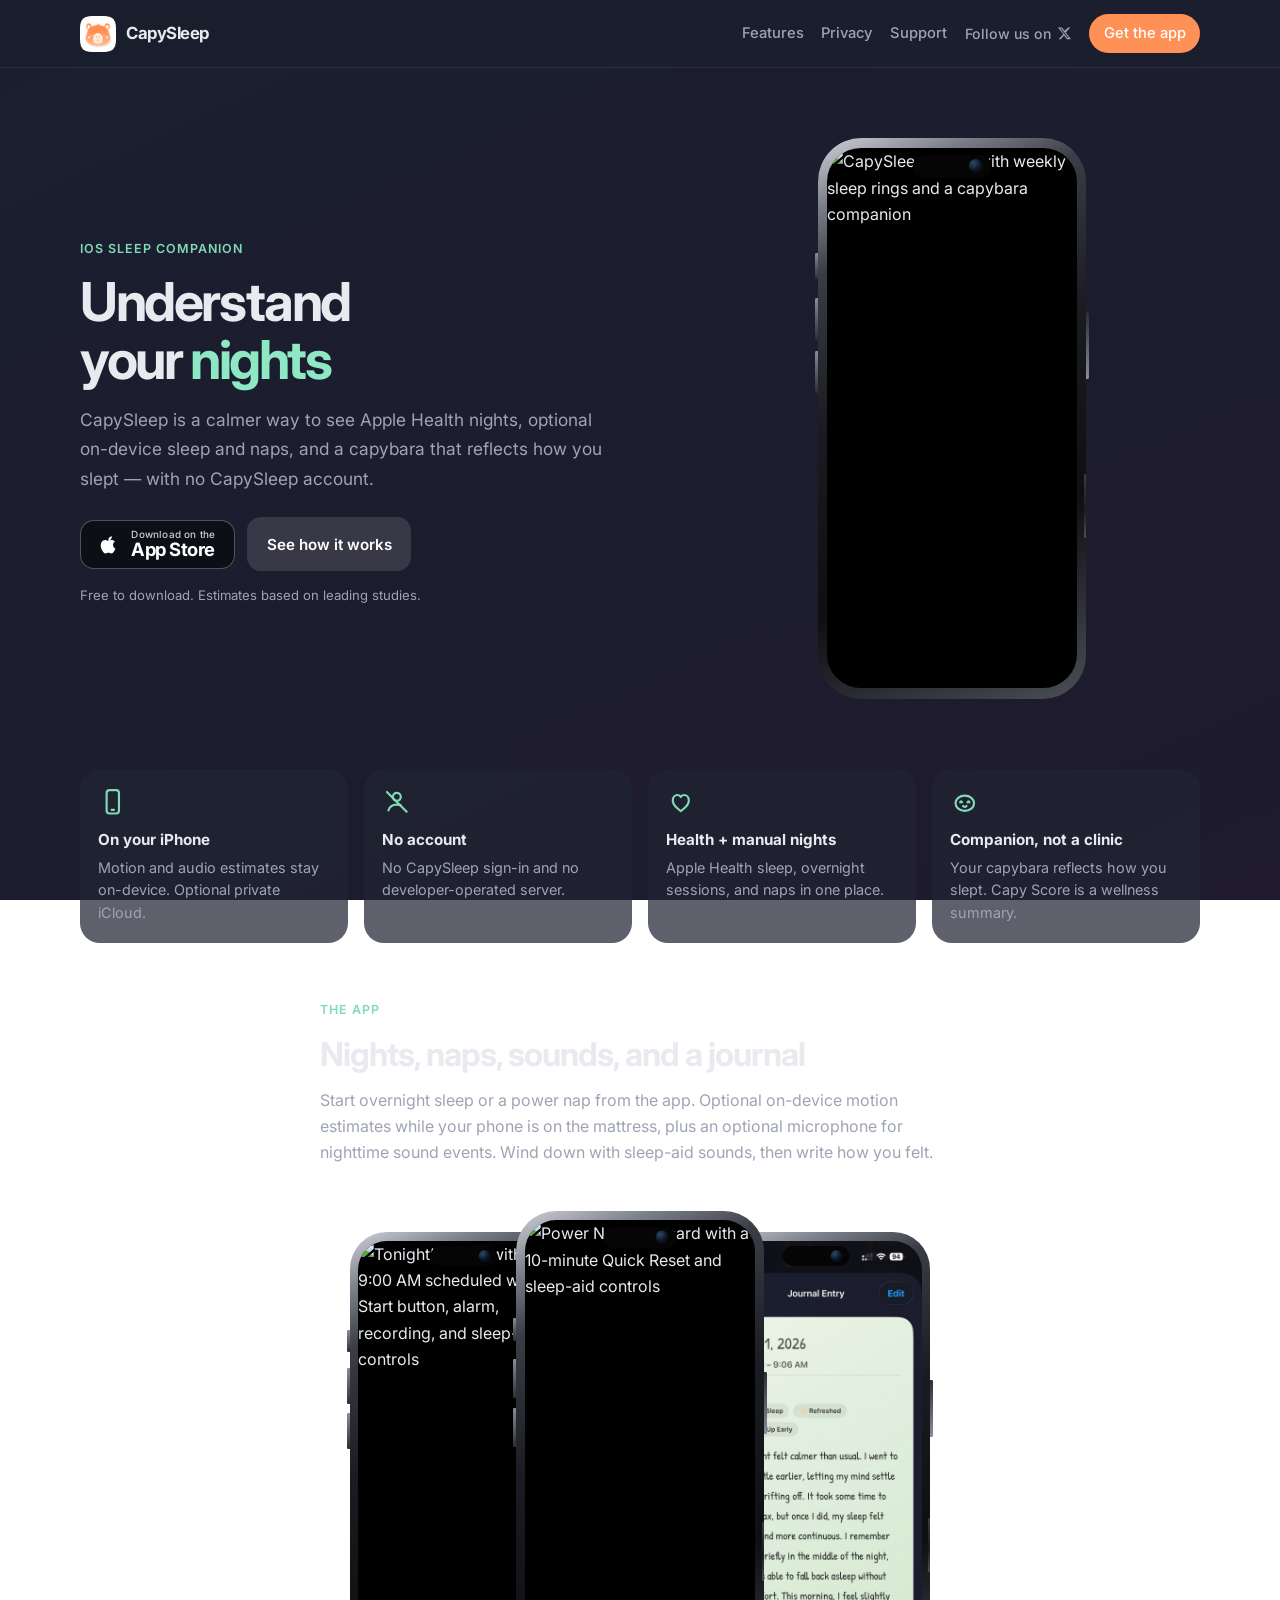
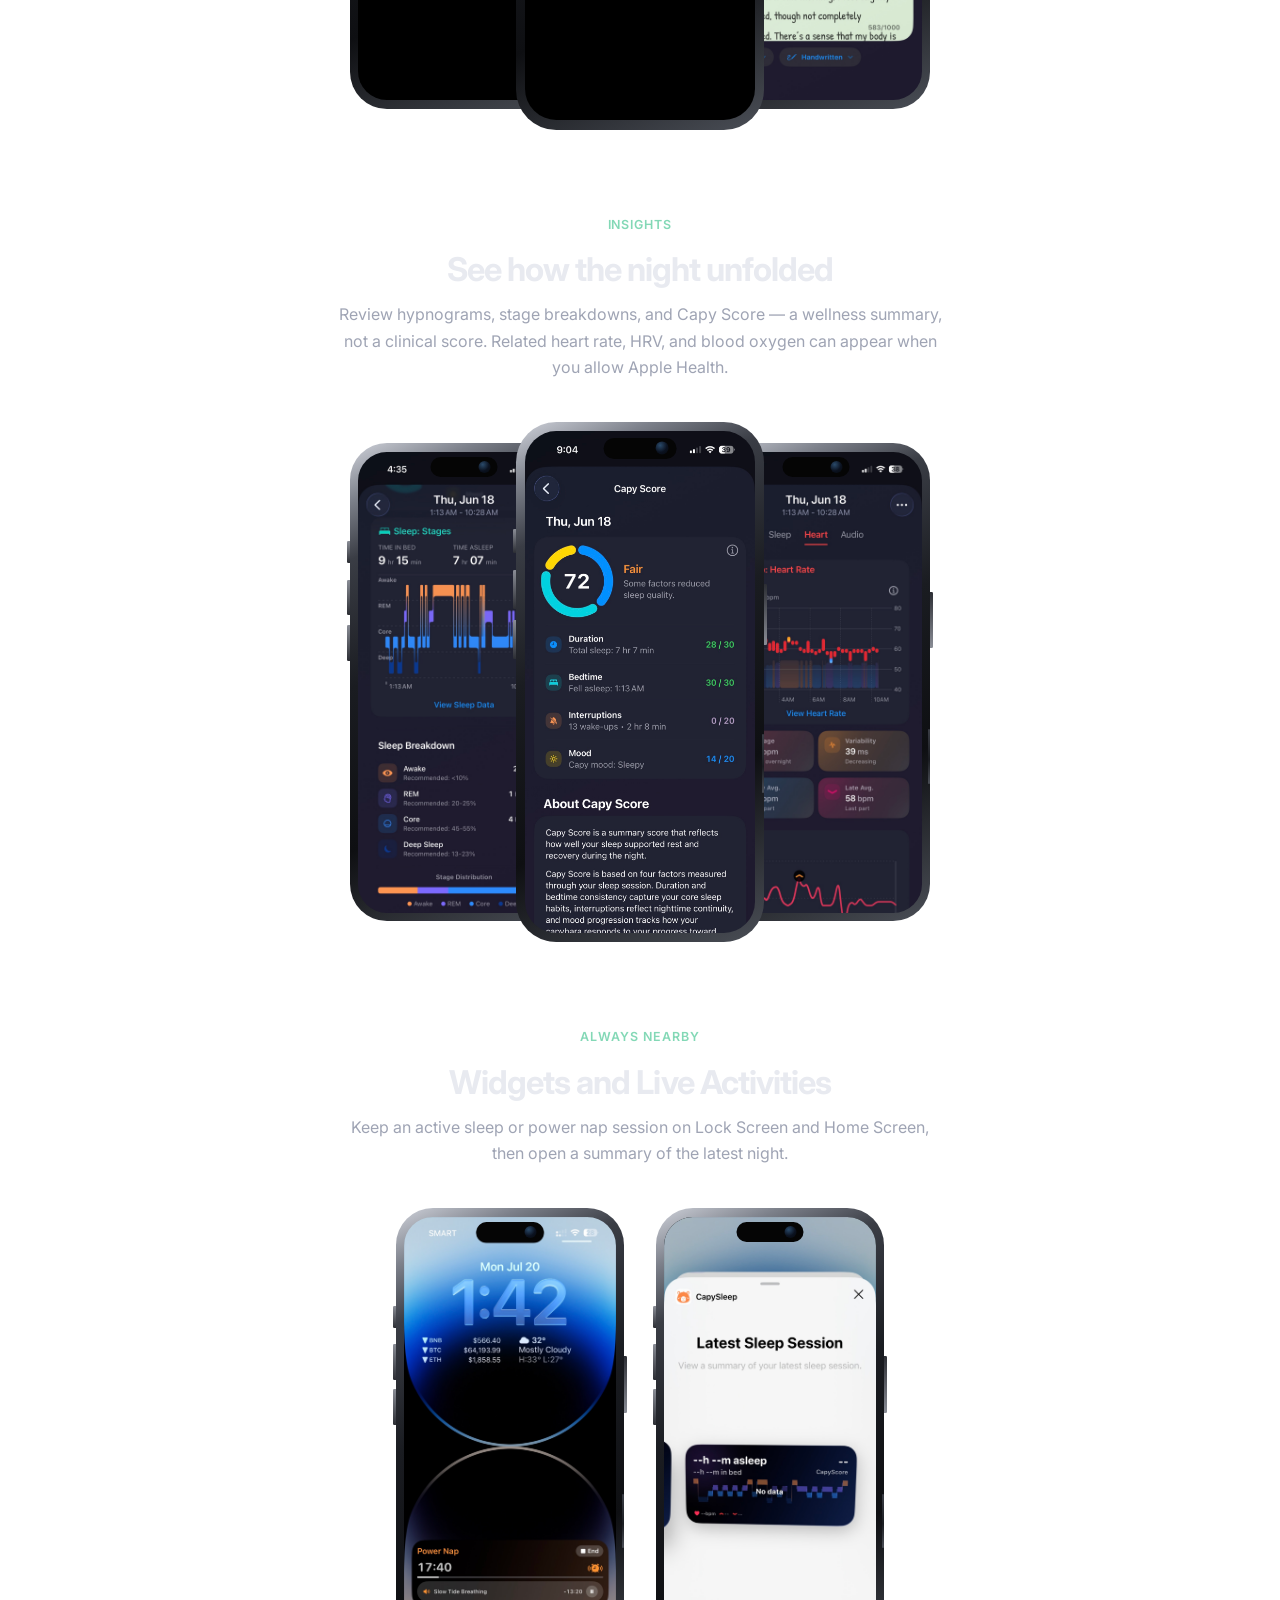
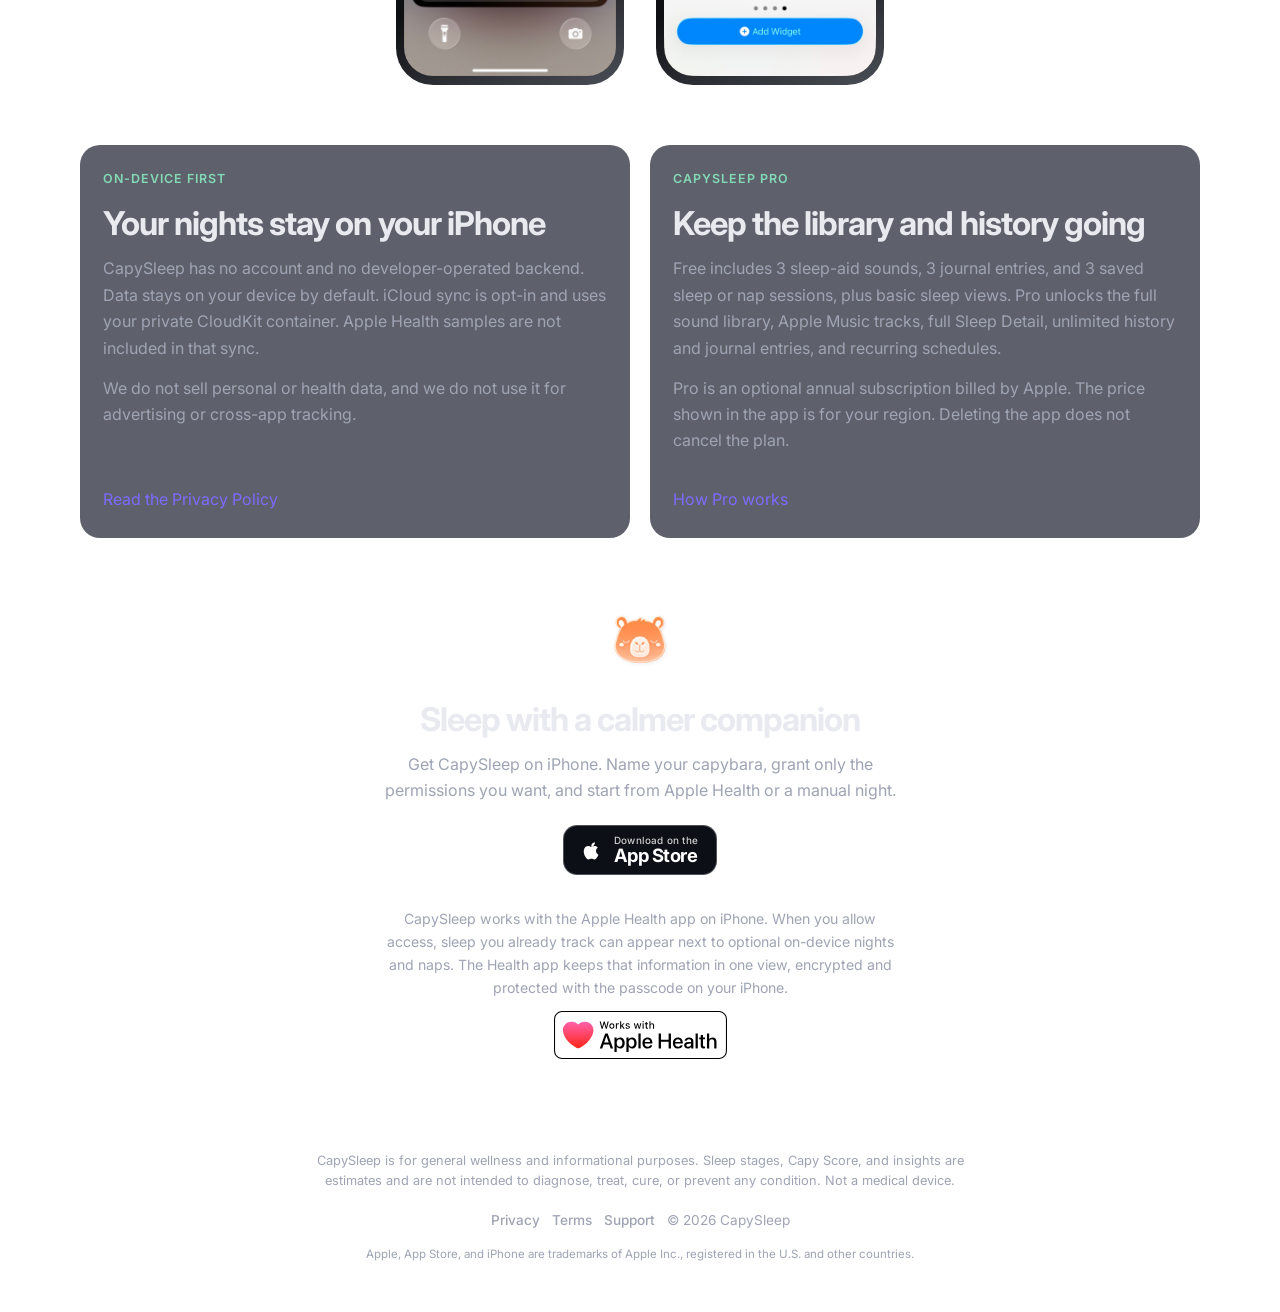
==== commit 92522675: "Add files via upload" ====
--- a/index.html
+++ b/index.html
@@ -103,7 +103,7 @@
           </a>
           <a class="btn btn-ghost" href="#features">See how it works</a>
         </div>
-        <p class="lp-fine">Requires iOS 26 or later. Wellness estimates, not a sleep lab.</p>
+        <p class="lp-fine">Free to download. Estimates based on leading studies.</p>
       </div>
       <div class="lp-hero-visual">
         <figure class="phone phone-hero">
@@ -112,8 +112,9 @@
             <span class="phone-btn phone-btn-vol-up" aria-hidden="true"></span>
             <span class="phone-btn phone-btn-vol-down" aria-hidden="true"></span>
             <span class="phone-btn phone-btn-power" aria-hidden="true"></span>
+            <span class="phone-btn phone-btn-camera" aria-hidden="true"></span>
             <div class="phone-screen">
-              <img src="./web-images/web/home.jpg" width="900" height="1951" fetchpriority="high"
+              <img src="./web-images/web/home_1.1.0.jpg" width="900" height="1951" fetchpriority="high"
                 alt="CapySleep Home with weekly sleep rings and a capybara companion" />
               <span class="phone-island" aria-hidden="true"></span>
             </div>
@@ -192,32 +193,35 @@
           <span class="phone-btn phone-btn-vol-up" aria-hidden="true"></span>
           <span class="phone-btn phone-btn-vol-down" aria-hidden="true"></span>
           <span class="phone-btn phone-btn-power" aria-hidden="true"></span>
-          <div class="phone-screen">
-            <img src="./web-images/web/sleep_track.jpg" width="900" height="1951" loading="lazy"
-              alt="Tonight’s Sleep with a Start button, alarm, recording, and sleep-aid controls" />
-            <span class="phone-island" aria-hidden="true"></span>
-          </div>
-        </div>
-      </figure>
-      <figure class="phone">
-        <div class="phone-body">
-          <span class="phone-btn phone-btn-silent" aria-hidden="true"></span>
-          <span class="phone-btn phone-btn-vol-up" aria-hidden="true"></span>
-          <span class="phone-btn phone-btn-vol-down" aria-hidden="true"></span>
-          <span class="phone-btn phone-btn-power" aria-hidden="true"></span>
-          <div class="phone-screen">
-            <img src="./web-images/web/nap_track.jpg" width="900" height="1951" loading="lazy"
-              alt="Power Nap Start card with a 20-minute reset and sleep-aid controls" />
-            <span class="phone-island" aria-hidden="true"></span>
-          </div>
-        </div>
-      </figure>
-      <figure class="phone">
-        <div class="phone-body">
-          <span class="phone-btn phone-btn-silent" aria-hidden="true"></span>
-          <span class="phone-btn phone-btn-vol-up" aria-hidden="true"></span>
-          <span class="phone-btn phone-btn-vol-down" aria-hidden="true"></span>
-          <span class="phone-btn phone-btn-power" aria-hidden="true"></span>
+          <span class="phone-btn phone-btn-camera" aria-hidden="true"></span>
+          <div class="phone-screen">
+            <img src="./web-images/web/manualsleep_1.1.0.jpg" width="900" height="1951" loading="lazy"
+              alt="Tonight’s Sleep with a 9:00 AM scheduled wake, Start button, alarm, recording, and sleep-aid controls" />
+            <span class="phone-island" aria-hidden="true"></span>
+          </div>
+        </div>
+      </figure>
+      <figure class="phone">
+        <div class="phone-body">
+          <span class="phone-btn phone-btn-silent" aria-hidden="true"></span>
+          <span class="phone-btn phone-btn-vol-up" aria-hidden="true"></span>
+          <span class="phone-btn phone-btn-vol-down" aria-hidden="true"></span>
+          <span class="phone-btn phone-btn-power" aria-hidden="true"></span>
+          <span class="phone-btn phone-btn-camera" aria-hidden="true"></span>
+          <div class="phone-screen">
+            <img src="./web-images/web/powernap_1.1.0.jpg" width="900" height="1951" loading="lazy"
+              alt="Power Nap Start card with a 10-minute Quick Reset and sleep-aid controls" />
+            <span class="phone-island" aria-hidden="true"></span>
+          </div>
+        </div>
+      </figure>
+      <figure class="phone">
+        <div class="phone-body">
+          <span class="phone-btn phone-btn-silent" aria-hidden="true"></span>
+          <span class="phone-btn phone-btn-vol-up" aria-hidden="true"></span>
+          <span class="phone-btn phone-btn-vol-down" aria-hidden="true"></span>
+          <span class="phone-btn phone-btn-power" aria-hidden="true"></span>
+          <span class="phone-btn phone-btn-camera" aria-hidden="true"></span>
           <div class="phone-screen">
             <img src="./web-images/web/journal_write.jpg" width="900" height="1951" loading="lazy"
               alt="Journal entry with mood chips, handwritten notes, and Sage theme" />
@@ -244,6 +248,7 @@
           <span class="phone-btn phone-btn-vol-up" aria-hidden="true"></span>
           <span class="phone-btn phone-btn-vol-down" aria-hidden="true"></span>
           <span class="phone-btn phone-btn-power" aria-hidden="true"></span>
+          <span class="phone-btn phone-btn-camera" aria-hidden="true"></span>
           <div class="phone-screen">
             <img src="./web-images/web/sleep_detail.jpg" width="900" height="1956" loading="lazy"
               alt="Sleep stages hypnogram and time asleep versus time in bed" />
@@ -257,6 +262,7 @@
           <span class="phone-btn phone-btn-vol-up" aria-hidden="true"></span>
           <span class="phone-btn phone-btn-vol-down" aria-hidden="true"></span>
           <span class="phone-btn phone-btn-power" aria-hidden="true"></span>
+          <span class="phone-btn phone-btn-camera" aria-hidden="true"></span>
           <div class="phone-screen">
             <img src="./web-images/web/sleep_score.jpg" width="900" height="1956" loading="lazy"
               alt="Capy Score wellness summary with duration, bedtime, interruptions, and mood" />
@@ -270,6 +276,7 @@
           <span class="phone-btn phone-btn-vol-up" aria-hidden="true"></span>
           <span class="phone-btn phone-btn-vol-down" aria-hidden="true"></span>
           <span class="phone-btn phone-btn-power" aria-hidden="true"></span>
+          <span class="phone-btn phone-btn-camera" aria-hidden="true"></span>
           <div class="phone-screen">
             <img src="./web-images/web/heart_view.jpg" width="900" height="1956" loading="lazy"
               alt="Overnight heart-rate graph and summary cards from Apple Health" />
@@ -295,6 +302,7 @@
           <span class="phone-btn phone-btn-vol-up" aria-hidden="true"></span>
           <span class="phone-btn phone-btn-vol-down" aria-hidden="true"></span>
           <span class="phone-btn phone-btn-power" aria-hidden="true"></span>
+          <span class="phone-btn phone-btn-camera" aria-hidden="true"></span>
           <div class="phone-screen">
             <img src="./web-images/web/live_activity.jpg" width="900" height="1951" loading="lazy"
               alt="Power Nap Live Activity on the Lock Screen with timer and sleep-aid playback" />
@@ -308,6 +316,7 @@
           <span class="phone-btn phone-btn-vol-up" aria-hidden="true"></span>
           <span class="phone-btn phone-btn-vol-down" aria-hidden="true"></span>
           <span class="phone-btn phone-btn-power" aria-hidden="true"></span>
+          <span class="phone-btn phone-btn-camera" aria-hidden="true"></span>
           <div class="phone-screen">
             <img src="./web-images/web/widget.jpg" width="900" height="1951" loading="lazy"
               alt="Latest Sleep Session widget preview with Add Widget" />
--- a/styles.css
+++ b/styles.css
@@ -1,17 +1,28 @@
-@import url('https://fonts.googleapis.com/css2?family=Inter:wght@400;500;600;700&display=swap');
+@import url('https://fonts.googleapis.com/css2?family=Inter:wght@400;500;600;700;800&display=swap');
 
 :root {
-  /* AppConstants.Colors dark mode */
+  /* AppConstants.Colors dark mode + brand-voice tokens */
   --bg-start: #1a1f2e;
   --bg-end: #1f1a2e;
   --surface: #212433;
+  --surface-2: #181c2a;
   --text: #e8eaf0;
   --text-dim: #9fa4b4;
   --accent: #7c6bff;
   --accent-soft: rgba(124, 107, 255, 0.14);
-  --mint: #8ee8c4;
+  --mint: #83d8b6;
+  --mint-bright: #8ee8c4;
+  --capy: #ff9056;
+  --cream: #fff1d6;
   --radius: 20px;
   --max-width: 720px;
+  --lp-width: 1120px;
+  --nav-height: 4.25rem;
+}
+
+html {
+  scroll-behavior: smooth;
+  scroll-padding-top: calc(var(--nav-height) + 0.75rem);
 }
 
 *,
@@ -42,6 +53,33 @@
   text-decoration: underline;
 }
 
+img {
+  max-width: 100%;
+  height: auto;
+}
+
+:focus-visible {
+  outline: 2px solid var(--mint-bright);
+  outline-offset: 3px;
+}
+
+.skip-link {
+  position: absolute;
+  left: 1rem;
+  top: -4rem;
+  z-index: 40;
+  padding: 0.55rem 0.85rem;
+  border-radius: 10px;
+  background: var(--cream);
+  color: var(--bg-start);
+  font-weight: 600;
+  text-decoration: none;
+}
+
+.skip-link:focus {
+  top: 1rem;
+}
+
 h1,
 h2,
 h3 {
@@ -64,29 +102,12 @@
   margin: 0 auto;
 }
 
-/* Home */
-.home {
-  min-height: calc(100vh - 6rem);
-  display: flex;
-  flex-direction: column;
-  align-items: center;
-  justify-content: center;
-  text-align: center;
-  padding: 2.5rem 0 3rem;
-}
-
+/* Hero lockup / zzz */
 .home-icon {
   width: 120px;
   height: 120px;
   border-radius: 28px;
   margin-bottom: 1.5rem;
-}
-
-.home h1,
-.home-title {
-  font-size: clamp(1.75rem, 5vw, 2.25rem);
-  letter-spacing: -0.03em;
-  margin-bottom: 0.75rem;
 }
 
 .home-title {
@@ -168,11 +189,6 @@
     transform: translate(0.7em, -0.6em);
     opacity: 0.35;
   }
-}
-
-.home p {
-  max-width: 28rem;
-  font-size: 1.05rem;
 }
 
 /* Legal / support pages */
@@ -330,7 +346,621 @@
   text-decoration: none;
 }
 
+/* Buttons */
+.btn {
+  display: inline-flex;
+  align-items: center;
+  justify-content: center;
+  gap: 0.65rem;
+  text-decoration: none;
+  font-weight: 600;
+  white-space: nowrap;
+  transition: transform 0.15s ease, opacity 0.15s ease, background 0.15s ease, border-color 0.15s ease;
+}
+
+.btn:hover {
+  text-decoration: none;
+}
+
+.btn:active {
+  transform: translateY(1px);
+}
+
+.btn-nav {
+  padding: 0.45rem 0.9rem;
+  border-radius: 999px;
+  background: var(--capy);
+  color: #fff;
+  font-size: 0.88rem;
+}
+
+.lp-nav-links .btn-nav,
+.lp-nav-links .btn-nav:hover {
+  color: #fff;
+  text-decoration: none;
+}
+
+.btn-nav:hover,
+.lp-nav-links .btn-nav:hover {
+  background: #f07b3d;
+}
+
+.btn-store {
+  padding: 0.55rem 1.15rem 0.55rem 0.95rem;
+  border-radius: 14px;
+  background: #0d0f16;
+  color: #fff;
+  border: 1px solid rgba(255, 255, 255, 0.28);
+}
+
+.btn-store:hover {
+  color: #fff;
+  border-color: rgba(255, 255, 255, 0.5);
+}
+
+.btn-store-logo {
+  width: 1.55rem;
+  height: 1.55rem;
+  flex-shrink: 0;
+}
+
+.btn-store-text {
+  display: flex;
+  flex-direction: column;
+  align-items: flex-start;
+  line-height: 1.05;
+}
+
+.btn-store-kicker {
+  font-size: 0.62rem;
+  font-weight: 500;
+  letter-spacing: 0.02em;
+  opacity: 0.8;
+}
+
+.btn-store-name {
+  font-size: 1.15rem;
+  font-weight: 700;
+  letter-spacing: -0.03em;
+}
+
+.btn-ghost {
+  min-height: 3.4rem;
+  padding: 0.7rem 1.2rem 0.7rem 1.25rem;
+  border-radius: 14px;
+  border: 0;
+  color: #fff;
+  background: rgba(255, 255, 255, 0.12);
+  font-size: 0.95rem;
+}
+
+.btn-ghost:hover {
+  color: #fff;
+  background: rgba(255, 255, 255, 0.2);
+}
+
+/* Landing page */
+.lp-body {
+  overflow-x: clip;
+}
+
+.lp-nav {
+  position: sticky;
+  top: 0;
+  z-index: 20;
+  height: var(--nav-height);
+  backdrop-filter: blur(18px);
+  -webkit-backdrop-filter: blur(18px);
+  background: rgba(26, 31, 46, 0.78);
+  border-bottom: 1px solid rgba(255, 255, 255, 0.08);
+}
+
+.lp-nav-inner {
+  width: min(var(--lp-width), calc(100% - 2.5rem));
+  height: 100%;
+  margin: 0 auto;
+  display: flex;
+  align-items: center;
+  justify-content: space-between;
+  gap: 1rem;
+}
+
+.lp-brand {
+  display: inline-flex;
+  align-items: center;
+  gap: 0.65rem;
+  color: var(--text);
+  text-decoration: none;
+  font-weight: 700;
+  font-size: 1.05rem;
+  letter-spacing: -0.03em;
+}
+
+.lp-brand img {
+  width: 36px;
+  height: 36px;
+  border-radius: 9px;
+}
+
+.lp-brand:hover {
+  color: var(--text);
+  text-decoration: none;
+  opacity: 0.88;
+}
+
+.lp-nav-links {
+  display: flex;
+  align-items: center;
+  gap: 0.35rem 1.1rem;
+}
+
+.lp-nav-links a {
+  color: var(--text-dim);
+  font-size: 0.92rem;
+  font-weight: 500;
+  text-decoration: none;
+}
+
+.lp-nav-links a:hover {
+  color: var(--text);
+  text-decoration: none;
+}
+
+.lp-follow {
+  display: inline-flex;
+  align-items: center;
+  gap: 0.4rem;
+}
+
+.lp-follow-label {
+  font-size: 0.88rem;
+}
+
+.lp-follow-icon {
+  width: 0.92rem;
+  height: 0.92rem;
+  display: block;
+}
+
+.lp-hero,
+.lp-facts,
+.lp-intro,
+.lp-gallery,
+.lp-feature,
+.lp-split,
+.lp-close {
+  width: min(var(--lp-width), calc(100% - 2.5rem));
+  margin-left: auto;
+  margin-right: auto;
+}
+
+.lp-hero {
+  display: grid;
+  grid-template-columns: minmax(0, 1fr) minmax(0, 0.82fr);
+  gap: 1.25rem;
+  align-items: center;
+  padding: 3.25rem 0 2.5rem;
+}
+
+.lp-eyebrow {
+  display: inline-flex;
+  align-items: center;
+  gap: 0.45rem;
+  margin-bottom: 0.85rem;
+  color: var(--mint);
+  font-size: 0.78rem;
+  font-weight: 600;
+  letter-spacing: 0.08em;
+  text-transform: uppercase;
+}
+
+.lp-hero h1,
+.lp-intro h2,
+.lp-feature h2,
+.lp-split h2,
+.lp-close h2 {
+  text-wrap: balance;
+}
+
+.lp-hero h1 {
+  font-size: clamp(2.15rem, 4.6vw, 3.35rem);
+  letter-spacing: -0.045em;
+  line-height: 1.08;
+  margin-bottom: 1rem;
+  max-width: 11ch;
+}
+
+.lp-hero .home-title {
+  color: var(--mint-bright);
+}
+
+.lp-lead {
+  max-width: 34rem;
+  font-size: 1.08rem;
+  line-height: 1.7;
+  margin-bottom: 1.5rem;
+}
+
+.lp-cta-row {
+  display: flex;
+  flex-wrap: wrap;
+  align-items: center;
+  gap: 0.75rem;
+  margin-bottom: 0.85rem;
+}
+
+.lp-fine {
+  font-size: 0.82rem;
+  color: var(--text-dim);
+  margin-bottom: 0;
+}
+
+.lp-hero-visual {
+  position: relative;
+  display: flex;
+  justify-content: center;
+  align-items: center;
+  padding: 1.15rem 0 1.35rem;
+}
+
+.phone {
+  container-type: inline-size;
+  position: relative;
+  width: 100%;
+  max-width: 258px;
+  margin: 0;
+  overflow: visible;
+  flex: 0 0 auto;
+}
+
+.phone-hero {
+  max-width: 268px;
+}
+
+.phone-body {
+  position: relative;
+  padding: 3.8cqi 3.5cqi;
+  background:
+    linear-gradient(155deg, #d0d3db 0%, #7c808a 10%, #3a3d45 20%, #1a1c21 42%, #0e0f12 70%, #4a4e56 100%);
+  border-radius: 16.2cqi;
+}
+
+.phone-screen {
+  position: relative;
+  overflow: hidden;
+  border-radius: 12.6cqi;
+  background: #000;
+}
+
+.phone-screen img {
+  display: block;
+  width: 100%;
+  height: auto;
+}
+
+.phone-island {
+  position: absolute;
+  top: 1.22%;
+  left: 50%;
+  z-index: 2;
+  width: 31.6%;
+  height: 4.28%;
+  transform: translateX(-50%);
+  background: #050505;
+  border-radius: 999px;
+  pointer-events: none;
+}
+
+.phone-island::after {
+  content: '';
+  position: absolute;
+  top: 50%;
+  right: 11%;
+  width: 18%;
+  aspect-ratio: 1;
+  transform: translateY(-50%);
+  border-radius: 50%;
+  background: radial-gradient(circle at 35% 30%, #2a4a6a 0%, #0b1220 55%, #05080c 100%);
+}
+
+.phone-btn {
+  position: absolute;
+  z-index: 3;
+  background: linear-gradient(#8a8d96, #2c2e34);
+  pointer-events: none;
+}
+
+/* iPhone 17 Pro housing positions from Apple's dimensional drawing. */
+.phone-btn-silent {
+  left: -1.15cqi;
+  top: 20.55%;
+  width: 1.15cqi;
+  height: 4.6%;
+  border-radius: 0.55cqi 0 0 0.55cqi;
+}
+
+.phone-btn-vol-up,
+.phone-btn-vol-down {
+  left: -1.15cqi;
+  width: 1.15cqi;
+  height: 7.47%;
+  border-radius: 0.55cqi 0 0 0.55cqi;
+}
+
+.phone-btn-vol-up {
+  top: 28.55%;
+}
+
+.phone-btn-vol-down {
+  top: 38.02%;
+}
+
+.phone-btn-power {
+  right: -1.15cqi;
+  top: 31.12%;
+  width: 1.15cqi;
+  height: 11.8%;
+  border-radius: 0 0.55cqi 0.55cqi 0;
+  background: linear-gradient(#2c2e34, #8a8d96);
+}
+
+.phone-btn-camera {
+  right: 0;
+  top: 59.9%;
+  width: 0.7cqi;
+  height: 11.4%;
+  border-radius: 0.45cqi;
+  background: linear-gradient(#3a3d45, #1a1c21 55%, #4a4e56);
+}
+
+.lp-facts {
+  padding: 0.5rem 0 3rem;
+}
+
+.lp-facts ul {
+  list-style: none;
+  display: grid;
+  grid-template-columns: repeat(4, minmax(0, 1fr));
+  gap: 1rem;
+}
+
+.lp-facts li {
+  padding: 1.15rem 1.15rem 1.2rem;
+  border-radius: var(--radius);
+  background: rgba(33, 36, 51, 0.72);
+  color: var(--text-dim);
+  font-size: 0.9rem;
+  line-height: 1.55;
+}
+
+.lp-fact-icon {
+  display: flex;
+  width: 1.85rem;
+  height: 1.85rem;
+  margin-bottom: 0.7rem;
+  color: var(--mint);
+}
+
+.lp-fact-icon svg {
+  width: 100%;
+  height: 100%;
+}
+
+.lp-facts strong {
+  display: block;
+  color: var(--text);
+  font-size: 0.95rem;
+  margin-bottom: 0.35rem;
+}
+
+.lp-intro {
+  max-width: 40rem;
+  padding: 0.25rem 0 1.5rem;
+}
+
+.lp-intro h2,
+.lp-feature h2,
+.lp-split h2,
+.lp-close h2 {
+  font-size: clamp(1.55rem, 3vw, 2.05rem);
+  letter-spacing: -0.03em;
+  margin-bottom: 0.7rem;
+}
+
+.lp-feature {
+  text-align: center;
+  padding: 2.75rem 0 1.25rem;
+}
+
+.lp-feature p {
+  max-width: 38rem;
+  margin-left: auto;
+  margin-right: auto;
+}
+
+.lp-gallery {
+  display: flex;
+  justify-content: center;
+  align-items: center;
+  padding: 1.35rem 0.5rem 2.25rem;
+}
+
+.lp-gallery .phone {
+  max-width: 228px;
+}
+
+.lp-gallery-3 .phone:nth-child(1) {
+  margin-right: -3.85rem;
+  z-index: 1;
+}
+
+.lp-gallery-3 .phone:nth-child(2) {
+  max-width: 248px;
+  z-index: 3;
+}
+
+.lp-gallery-3 .phone:nth-child(3) {
+  margin-left: -3.85rem;
+  z-index: 2;
+}
+
+.lp-gallery-2 {
+  gap: 1.75rem 2rem;
+}
+
+.lp-split p {
+  max-width: 36rem;
+}
+
+.lp-split {
+  display: grid;
+  grid-template-columns: 1fr 1fr;
+  gap: 1.25rem;
+  padding: 1.5rem 0 3rem;
+  align-items: stretch;
+}
+
+.lp-split > div {
+  display: flex;
+  flex-direction: column;
+  padding: 1.5rem 1.45rem 1.6rem;
+  border-radius: var(--radius);
+  background: rgba(33, 36, 51, 0.72);
+}
+
+.lp-split > div > p:last-child {
+  margin-top: auto;
+  padding-top: 1.15rem;
+}
+
+.lp-close {
+  text-align: center;
+  padding: 1rem 0 3.5rem;
+}
+
+.lp-close-icon {
+  width: 72px;
+  height: 72px;
+  border-radius: 18px;
+  margin: 0 auto 1.1rem;
+}
+
+.lp-close p {
+  max-width: 32rem;
+  margin: 0 auto 1.35rem;
+}
+
+.lp-close .btn-store {
+  margin: 0 auto;
+}
+
+.lp-health {
+  margin-top: 2rem;
+}
+
+.lp-health p {
+  margin-bottom: 0.35rem;
+  font-size: 0.88rem;
+  color: var(--text-dim);
+}
+
+.lp-health-badge {
+  display: block;
+  width: 173px;
+  height: auto;
+  max-width: min(173px, calc(100% - 1.5rem));
+  margin: 12px auto 0;
+}
+
+.lp-disclaimer {
+  max-width: 44rem;
+  margin: 0 auto 1.15rem;
+  font-size: 0.8rem;
+  line-height: 1.55;
+}
+
+.lp-marks {
+  max-width: 36rem;
+  margin: 0.9rem auto 0;
+  font-size: 0.72rem;
+  line-height: 1.5;
+}
+
+@media (prefers-reduced-motion: reduce) {
+  html {
+    scroll-behavior: auto;
+  }
+
+  .btn {
+    transition: none;
+  }
+}
+
 /* Responsive */
+@media (max-width: 960px) {
+  .lp-hero,
+  .lp-split {
+    grid-template-columns: 1fr;
+  }
+
+  .lp-facts ul {
+    grid-template-columns: 1fr 1fr;
+  }
+
+  .lp-hero {
+    padding-top: 2.25rem;
+    gap: 2rem;
+  }
+
+  .lp-hero h1 {
+    max-width: none;
+  }
+
+  .lp-hero-visual {
+    order: -1;
+    justify-content: center;
+  }
+
+  .phone-hero {
+    max-width: 220px;
+  }
+}
+
+@media (max-width: 720px) {
+  .lp-nav-links a[href="#features"],
+  .lp-nav-links a[href="#privacy"] {
+    display: none;
+  }
+
+  .lp-follow-label {
+    display: none;
+  }
+
+  .lp-gallery .phone {
+    max-width: min(40vw, 168px);
+  }
+
+  .lp-gallery-3 .phone:nth-child(2) {
+    max-width: min(46vw, 188px);
+  }
+
+  .lp-gallery-3 .phone:nth-child(1) {
+    margin-right: -16vw;
+  }
+
+  .lp-gallery-3 .phone:nth-child(3) {
+    margin-left: -16vw;
+  }
+
+  .lp-gallery-2 .phone {
+    max-width: min(42vw, 200px);
+  }
+
+  .phone-hero {
+    max-width: min(46vw, 196px);
+  }
+}
+
 @media (max-width: 600px) {
   .container {
     /* Extra side inset so list markers/numbers stay clear of the screen edge */
@@ -342,4 +972,24 @@
     height: 96px;
     border-radius: 22px;
   }
-}
+
+  .lp-hero,
+  .lp-facts,
+  .lp-intro,
+  .lp-gallery,
+  .lp-feature,
+  .lp-split,
+  .lp-close,
+  .lp-nav-inner {
+    width: min(var(--lp-width), calc(100% - 2rem));
+  }
+
+  .lp-facts ul {
+    grid-template-columns: 1fr;
+  }
+
+  .lp-facts li,
+  .lp-split > div {
+    padding: 1.1rem 1rem 1.15rem;
+  }
+}
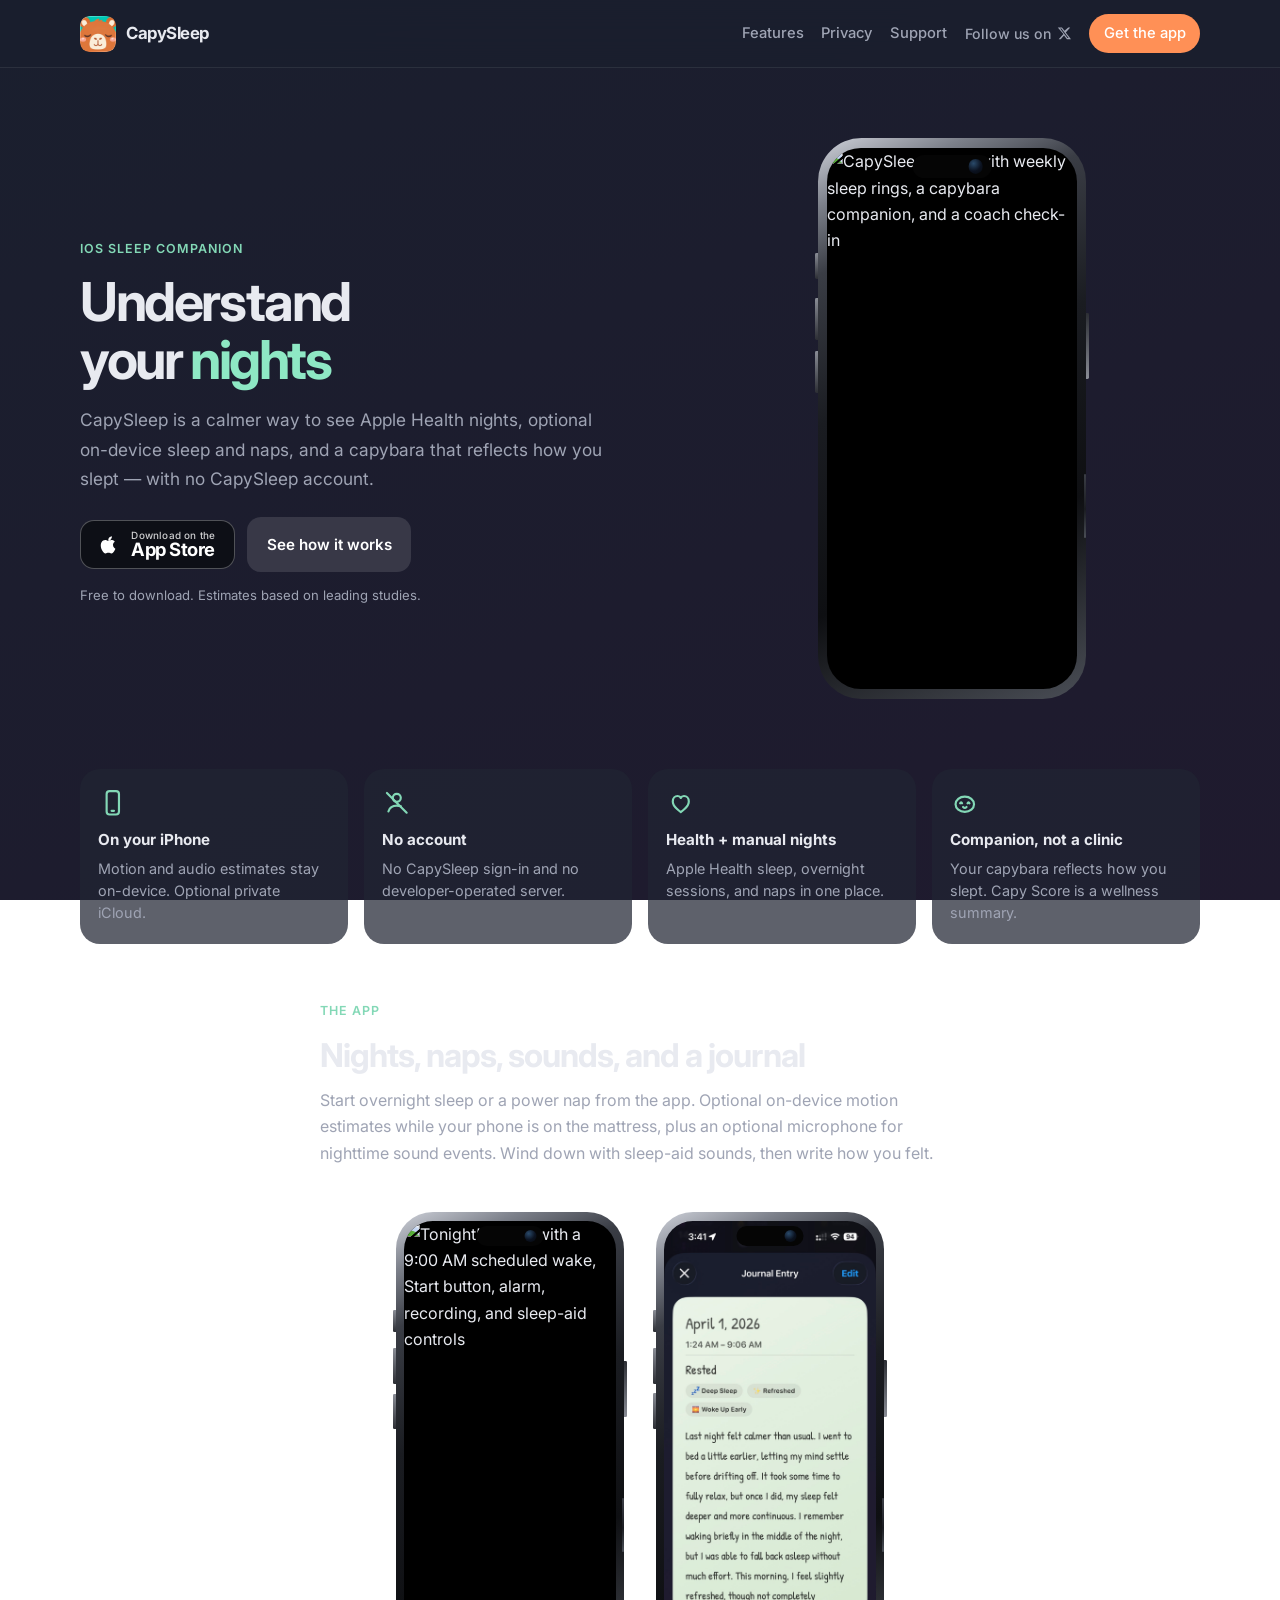
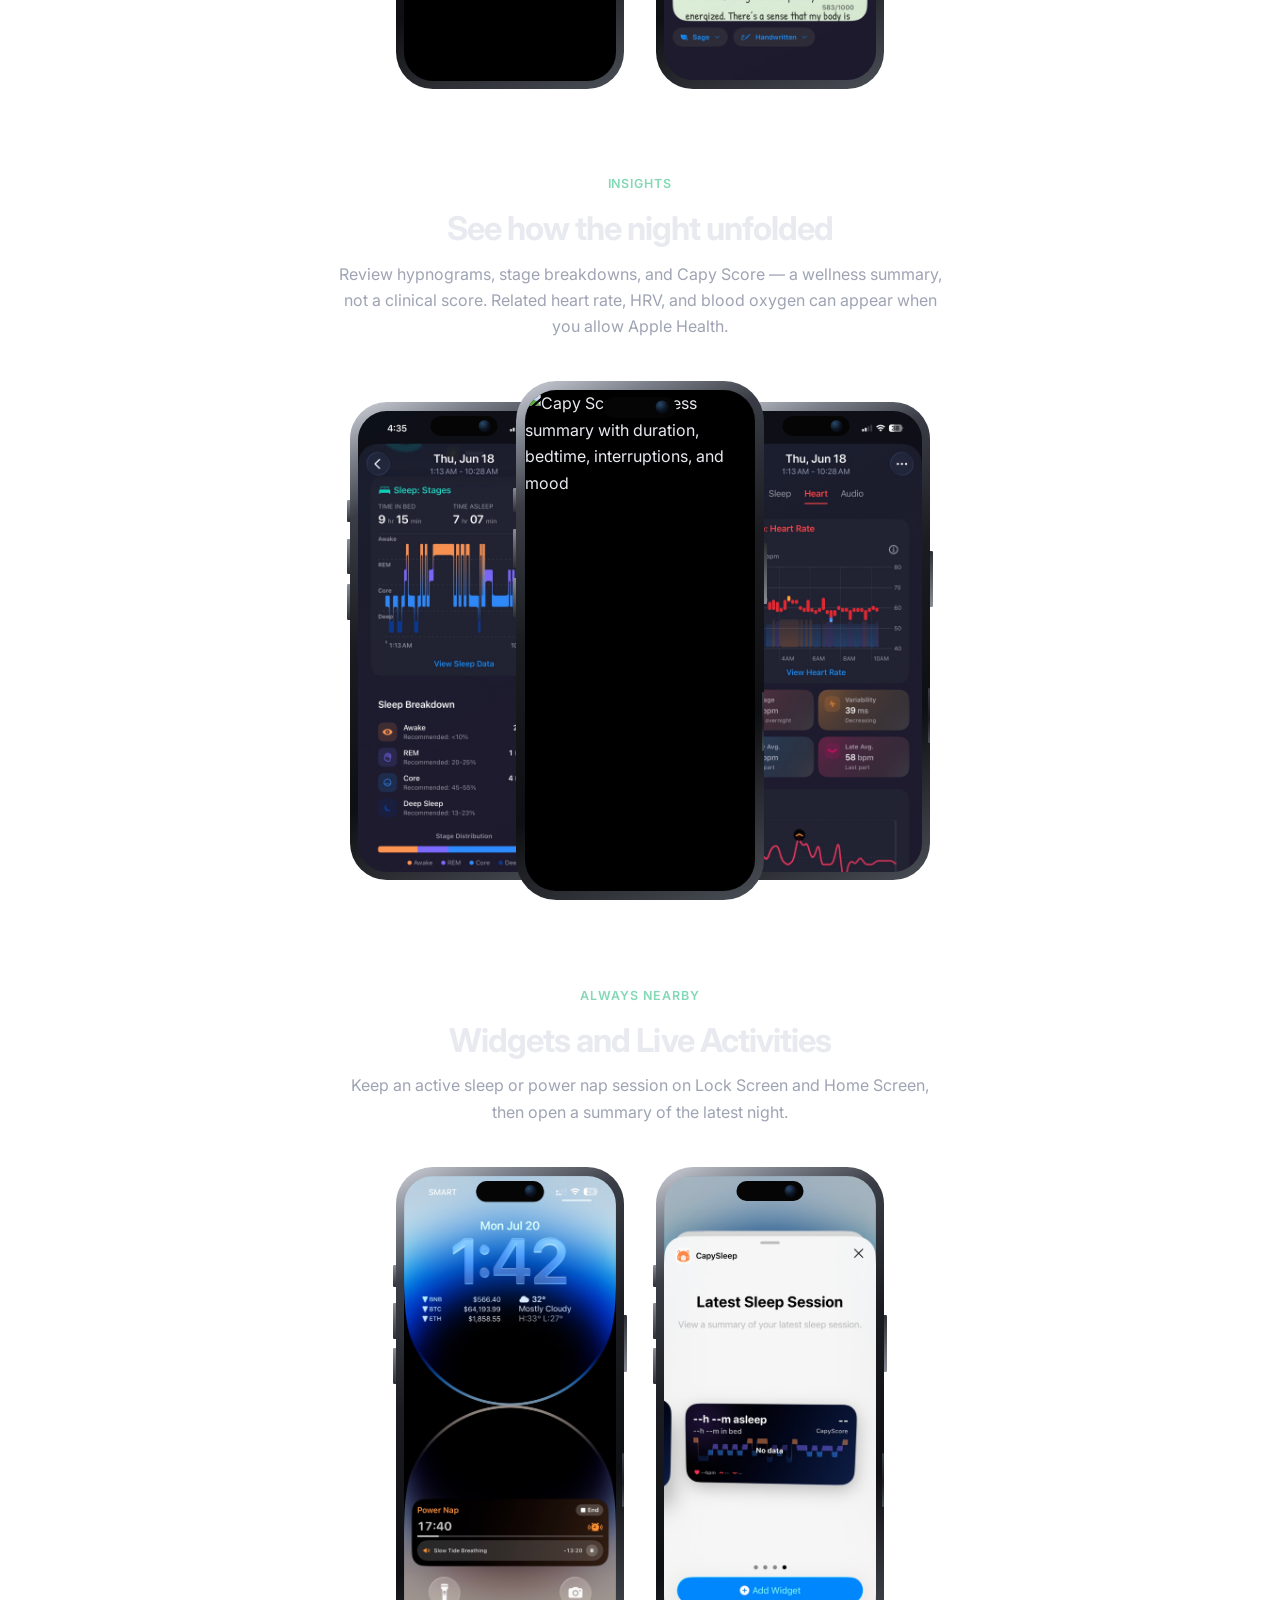
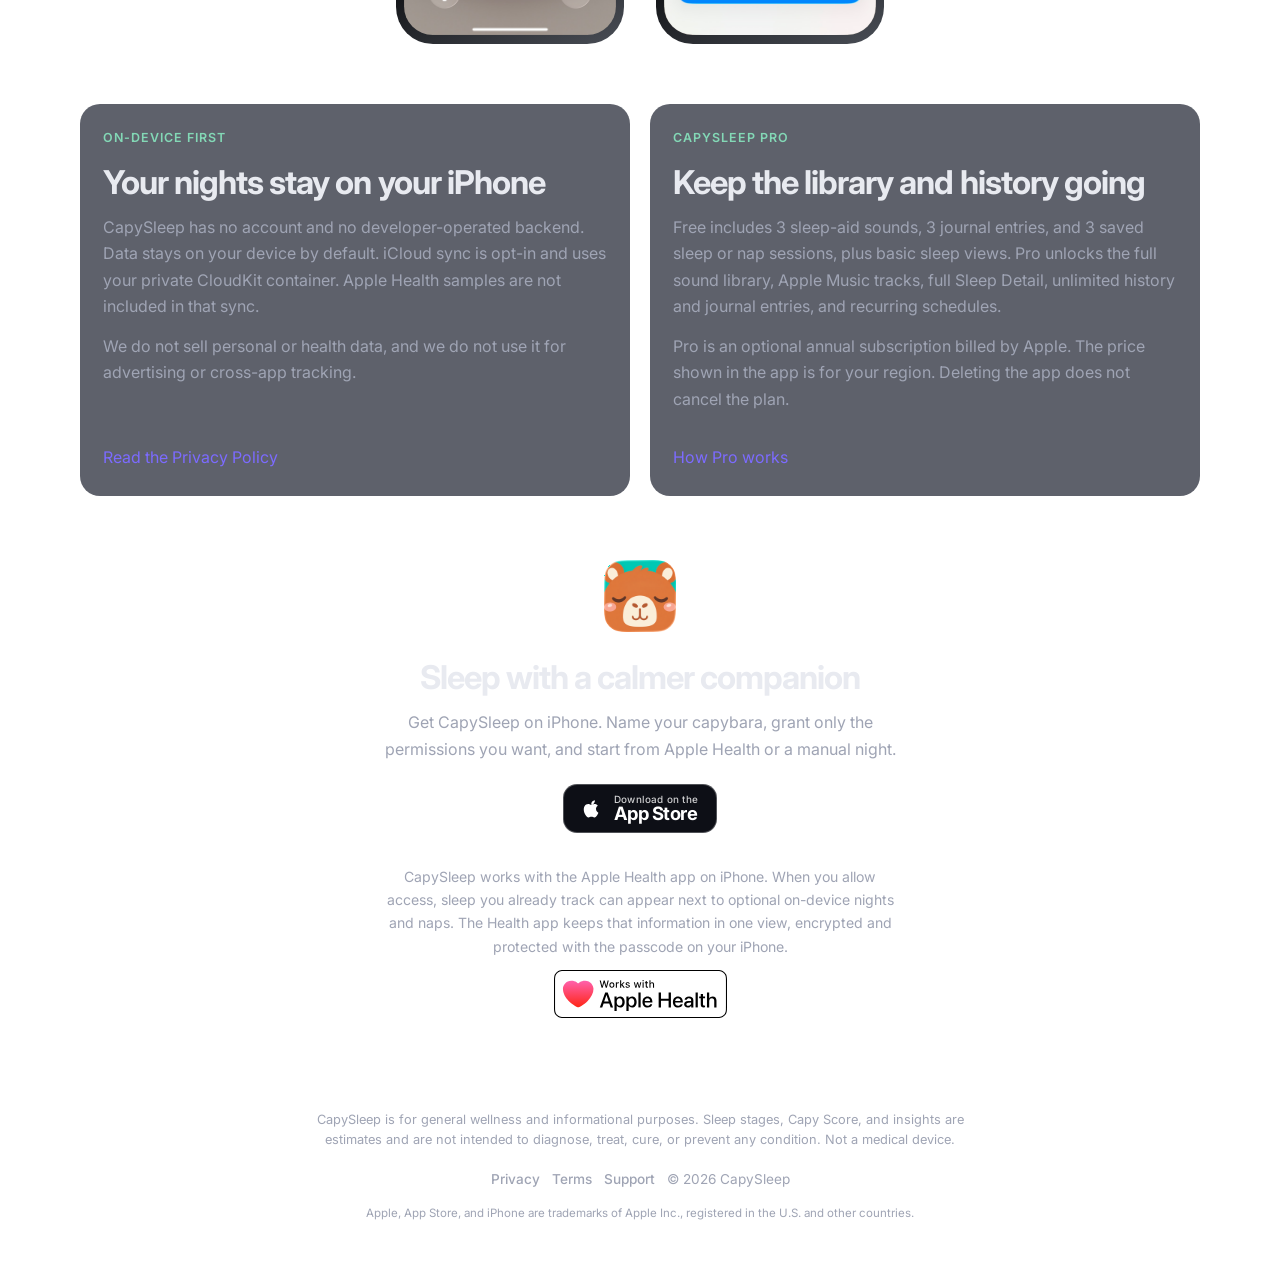
==== commit cd6770fe: "Add files via upload" ====
--- a/index.html
+++ b/index.html
@@ -114,8 +114,8 @@
             <span class="phone-btn phone-btn-power" aria-hidden="true"></span>
             <span class="phone-btn phone-btn-camera" aria-hidden="true"></span>
             <div class="phone-screen">
-              <img src="./web-images/web/home_1.1.0.jpg" width="900" height="1951" fetchpriority="high"
-                alt="CapySleep Home with weekly sleep rings and a capybara companion" />
+              <img src="./web-images/web/home_1.2.0.jpg" width="900" height="1953" fetchpriority="high"
+                alt="CapySleep Home with weekly sleep rings, a capybara companion, and a coach check-in" />
               <span class="phone-island" aria-hidden="true"></span>
             </div>
           </div>
@@ -186,31 +186,17 @@
       </p>
     </section>
 
-    <div class="lp-gallery lp-gallery-3">
-      <figure class="phone">
-        <div class="phone-body">
-          <span class="phone-btn phone-btn-silent" aria-hidden="true"></span>
-          <span class="phone-btn phone-btn-vol-up" aria-hidden="true"></span>
-          <span class="phone-btn phone-btn-vol-down" aria-hidden="true"></span>
-          <span class="phone-btn phone-btn-power" aria-hidden="true"></span>
-          <span class="phone-btn phone-btn-camera" aria-hidden="true"></span>
-          <div class="phone-screen">
-            <img src="./web-images/web/manualsleep_1.1.0.jpg" width="900" height="1951" loading="lazy"
+    <div class="lp-gallery lp-gallery-2">
+      <figure class="phone">
+        <div class="phone-body">
+          <span class="phone-btn phone-btn-silent" aria-hidden="true"></span>
+          <span class="phone-btn phone-btn-vol-up" aria-hidden="true"></span>
+          <span class="phone-btn phone-btn-vol-down" aria-hidden="true"></span>
+          <span class="phone-btn phone-btn-power" aria-hidden="true"></span>
+          <span class="phone-btn phone-btn-camera" aria-hidden="true"></span>
+          <div class="phone-screen">
+            <img src="./web-images/web/manualsleep_1.2.0.jpg" width="900" height="1953" loading="lazy"
               alt="Tonight’s Sleep with a 9:00 AM scheduled wake, Start button, alarm, recording, and sleep-aid controls" />
-            <span class="phone-island" aria-hidden="true"></span>
-          </div>
-        </div>
-      </figure>
-      <figure class="phone">
-        <div class="phone-body">
-          <span class="phone-btn phone-btn-silent" aria-hidden="true"></span>
-          <span class="phone-btn phone-btn-vol-up" aria-hidden="true"></span>
-          <span class="phone-btn phone-btn-vol-down" aria-hidden="true"></span>
-          <span class="phone-btn phone-btn-power" aria-hidden="true"></span>
-          <span class="phone-btn phone-btn-camera" aria-hidden="true"></span>
-          <div class="phone-screen">
-            <img src="./web-images/web/powernap_1.1.0.jpg" width="900" height="1951" loading="lazy"
-              alt="Power Nap Start card with a 10-minute Quick Reset and sleep-aid controls" />
             <span class="phone-island" aria-hidden="true"></span>
           </div>
         </div>
@@ -264,7 +250,7 @@
           <span class="phone-btn phone-btn-power" aria-hidden="true"></span>
           <span class="phone-btn phone-btn-camera" aria-hidden="true"></span>
           <div class="phone-screen">
-            <img src="./web-images/web/sleep_score.jpg" width="900" height="1956" loading="lazy"
+            <img src="./web-images/web/capyscore_1.2.0.jpg" width="900" height="1953" loading="lazy"
               alt="Capy Score wellness summary with duration, bedtime, interruptions, and mood" />
             <span class="phone-island" aria-hidden="true"></span>
           </div>
